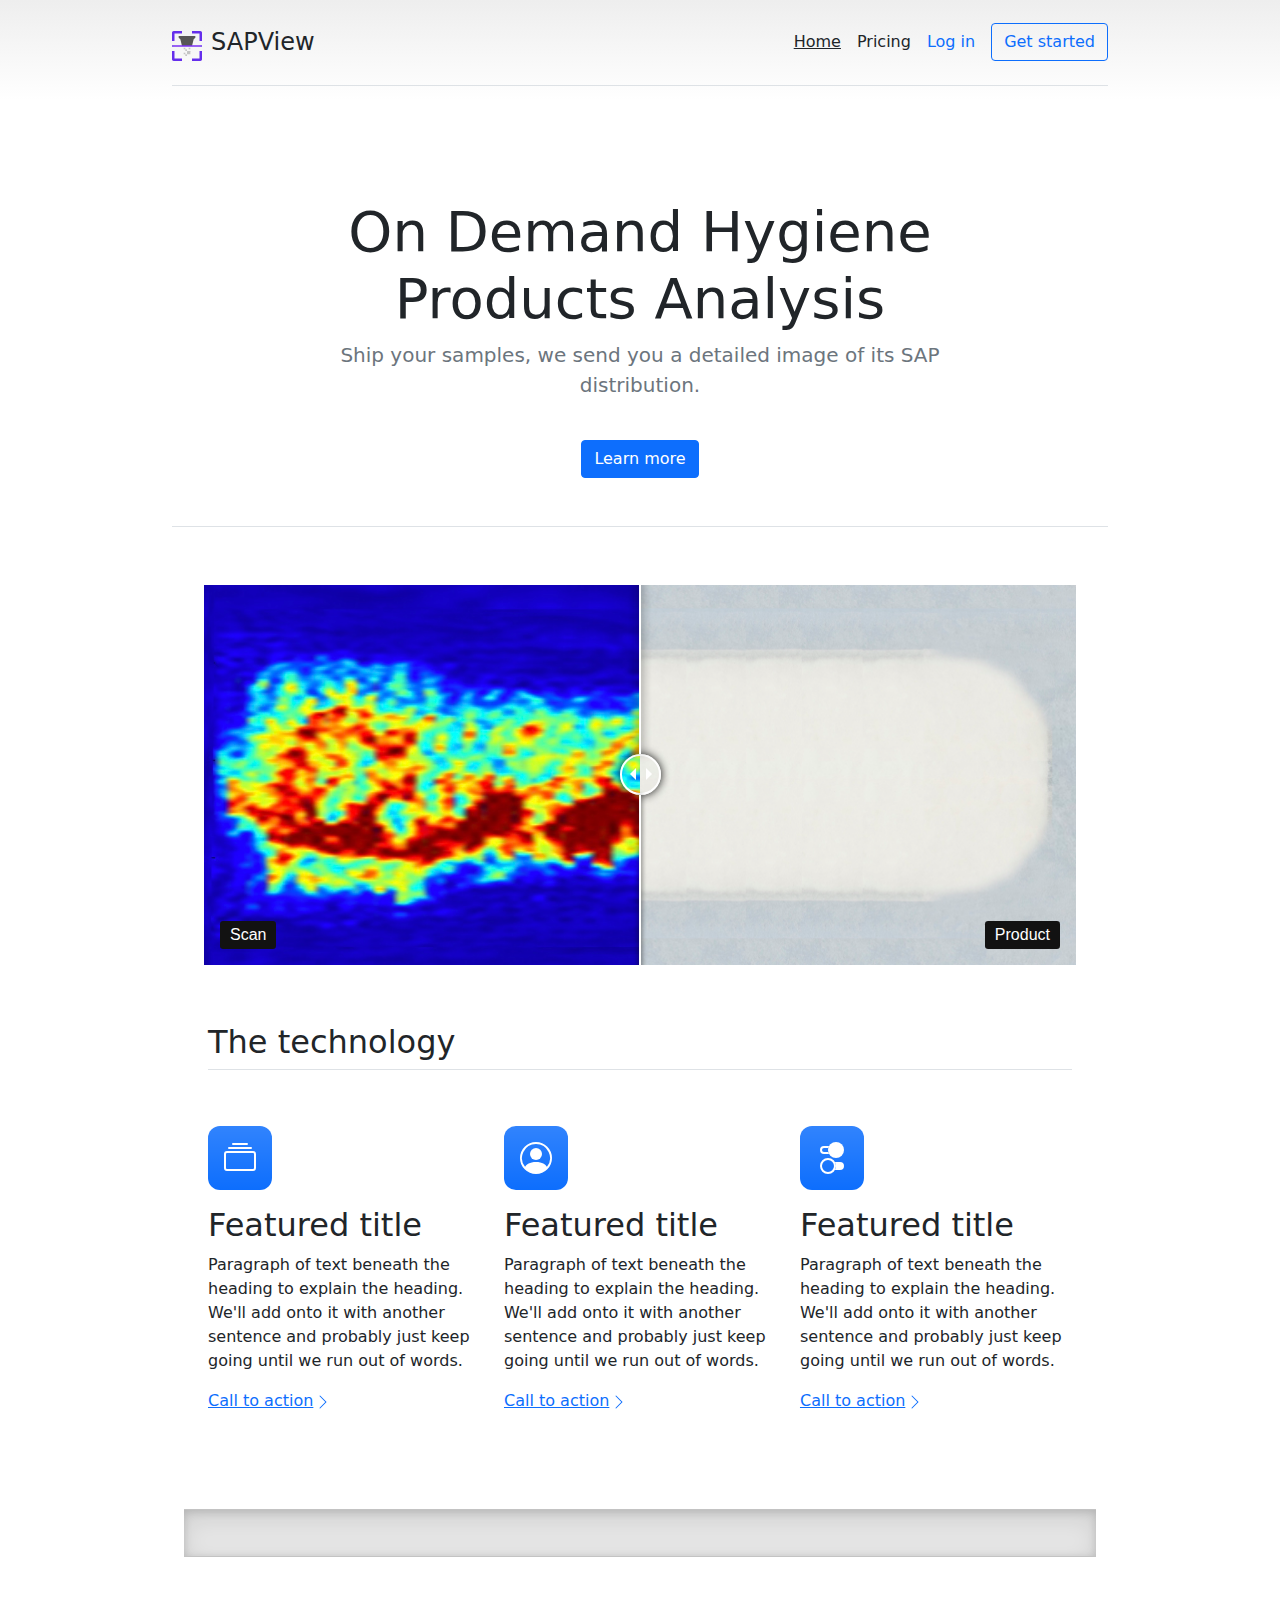
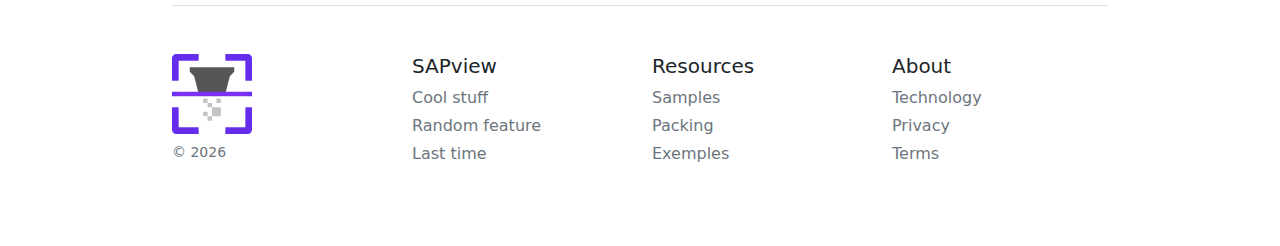
==== index.html @ b445d1c6 "header bug" ====
<!doctype html>
<html lang="en">
  <head>
    <meta charset="utf-8">
    <meta name="viewport" content="width=device-width, initial-scale=1">
    <meta name="description" content="SAPView website">
    <meta name="author" content="SAPView modified from Mark Otto, Jacob Thornton, and Bootstrap contributors">
    <meta name="generator" content="Hugo 0.88.1">
    <title>Home · SAPView v1.0</title>
    <link rel="shortcut icon" type="image/png" href="assets/brand/favicon_32x32.png" />

    <!-- Bootstrap core CSS -->
    <link href="assets/dist/css/bootstrap.min.css" rel="stylesheet">

    <style>
      .bd-placeholder-img {
        font-size: 1.125rem;
        text-anchor: middle;
        -webkit-user-select: none;
        -moz-user-select: none;
        user-select: none;
      }

      @media (min-width: 768px) {
        .bd-placeholder-img-lg {
          font-size: 3.5rem;
        }
      }
    </style>

    
    <!-- Custom styles for this template -->
    <link href="style.css" rel="stylesheet">
  </head>

  <body>
    <svg xmlns="http://www.w3.org/2000/svg" style="display: none;">
      <symbol id="bootstrap" viewBox="0 0 118 94">
        <title>Bootstrap</title>
        <path fill-rule="evenodd" clip-rule="evenodd" d="M24.509 0c-6.733 0-11.715 5.893-11.492 12.284.214 6.14-.064 14.092-2.066 20.577C8.943 39.365 5.547 43.485 0 44.014v5.972c5.547.529 8.943 4.649 10.951 11.153 2.002 6.485 2.28 14.437 2.066 20.577C12.794 88.106 17.776 94 24.51 94H93.5c6.733 0 11.714-5.893 11.491-12.284-.214-6.14.064-14.092 2.066-20.577 2.009-6.504 5.396-10.624 10.943-11.153v-5.972c-5.547-.529-8.934-4.649-10.943-11.153-2.002-6.484-2.28-14.437-2.066-20.577C105.214 5.894 100.233 0 93.5 0H24.508zM80 57.863C80 66.663 73.436 72 62.543 72H44a2 2 0 01-2-2V24a2 2 0 012-2h18.437c9.083 0 15.044 4.92 15.044 12.474 0 5.302-4.01 10.049-9.119 10.88v.277C75.317 46.394 80 51.21 80 57.863zM60.521 28.34H49.948v14.934h8.905c6.884 0 10.68-2.772 10.68-7.727 0-4.643-3.264-7.207-9.012-7.207zM49.948 49.2v16.458H60.91c7.167 0 10.964-2.876 10.964-8.281 0-5.406-3.903-8.178-11.425-8.178H49.948z"></path>
      </symbol>
      <symbol id="home" viewBox="0 0 16 16">
        <path d="M8.354 1.146a.5.5 0 0 0-.708 0l-6 6A.5.5 0 0 0 1.5 7.5v7a.5.5 0 0 0 .5.5h4.5a.5.5 0 0 0 .5-.5v-4h2v4a.5.5 0 0 0 .5.5H14a.5.5 0 0 0 .5-.5v-7a.5.5 0 0 0-.146-.354L13 5.793V2.5a.5.5 0 0 0-.5-.5h-1a.5.5 0 0 0-.5.5v1.293L8.354 1.146zM2.5 14V7.707l5.5-5.5 5.5 5.5V14H10v-4a.5.5 0 0 0-.5-.5h-3a.5.5 0 0 0-.5.5v4H2.5z"/>
      </symbol>
      <symbol id="speedometer2" viewBox="0 0 16 16">
        <path d="M8 4a.5.5 0 0 1 .5.5V6a.5.5 0 0 1-1 0V4.5A.5.5 0 0 1 8 4zM3.732 5.732a.5.5 0 0 1 .707 0l.915.914a.5.5 0 1 1-.708.708l-.914-.915a.5.5 0 0 1 0-.707zM2 10a.5.5 0 0 1 .5-.5h1.586a.5.5 0 0 1 0 1H2.5A.5.5 0 0 1 2 10zm9.5 0a.5.5 0 0 1 .5-.5h1.5a.5.5 0 0 1 0 1H12a.5.5 0 0 1-.5-.5zm.754-4.246a.389.389 0 0 0-.527-.02L7.547 9.31a.91.91 0 1 0 1.302 1.258l3.434-4.297a.389.389 0 0 0-.029-.518z"/>
        <path fill-rule="evenodd" d="M0 10a8 8 0 1 1 15.547 2.661c-.442 1.253-1.845 1.602-2.932 1.25C11.309 13.488 9.475 13 8 13c-1.474 0-3.31.488-4.615.911-1.087.352-2.49.003-2.932-1.25A7.988 7.988 0 0 1 0 10zm8-7a7 7 0 0 0-6.603 9.329c.203.575.923.876 1.68.63C4.397 12.533 6.358 12 8 12s3.604.532 4.923.96c.757.245 1.477-.056 1.68-.631A7 7 0 0 0 8 3z"/>
      </symbol>
      <symbol id="table" viewBox="0 0 16 16">
        <path d="M0 2a2 2 0 0 1 2-2h12a2 2 0 0 1 2 2v12a2 2 0 0 1-2 2H2a2 2 0 0 1-2-2V2zm15 2h-4v3h4V4zm0 4h-4v3h4V8zm0 4h-4v3h3a1 1 0 0 0 1-1v-2zm-5 3v-3H6v3h4zm-5 0v-3H1v2a1 1 0 0 0 1 1h3zm-4-4h4V8H1v3zm0-4h4V4H1v3zm5-3v3h4V4H6zm4 4H6v3h4V8z"/>
      </symbol>
      <symbol id="people-circle" viewBox="0 0 16 16">
        <path d="M11 6a3 3 0 1 1-6 0 3 3 0 0 1 6 0z"/>
        <path fill-rule="evenodd" d="M0 8a8 8 0 1 1 16 0A8 8 0 0 1 0 8zm8-7a7 7 0 0 0-5.468 11.37C3.242 11.226 4.805 10 8 10s4.757 1.225 5.468 2.37A7 7 0 0 0 8 1z"/>
      </symbol>
      <symbol id="grid" viewBox="0 0 16 16">
        <path d="M1 2.5A1.5 1.5 0 0 1 2.5 1h3A1.5 1.5 0 0 1 7 2.5v3A1.5 1.5 0 0 1 5.5 7h-3A1.5 1.5 0 0 1 1 5.5v-3zM2.5 2a.5.5 0 0 0-.5.5v3a.5.5 0 0 0 .5.5h3a.5.5 0 0 0 .5-.5v-3a.5.5 0 0 0-.5-.5h-3zm6.5.5A1.5 1.5 0 0 1 10.5 1h3A1.5 1.5 0 0 1 15 2.5v3A1.5 1.5 0 0 1 13.5 7h-3A1.5 1.5 0 0 1 9 5.5v-3zm1.5-.5a.5.5 0 0 0-.5.5v3a.5.5 0 0 0 .5.5h3a.5.5 0 0 0 .5-.5v-3a.5.5 0 0 0-.5-.5h-3zM1 10.5A1.5 1.5 0 0 1 2.5 9h3A1.5 1.5 0 0 1 7 10.5v3A1.5 1.5 0 0 1 5.5 15h-3A1.5 1.5 0 0 1 1 13.5v-3zm1.5-.5a.5.5 0 0 0-.5.5v3a.5.5 0 0 0 .5.5h3a.5.5 0 0 0 .5-.5v-3a.5.5 0 0 0-.5-.5h-3zm6.5.5A1.5 1.5 0 0 1 10.5 9h3a1.5 1.5 0 0 1 1.5 1.5v3a1.5 1.5 0 0 1-1.5 1.5h-3A1.5 1.5 0 0 1 9 13.5v-3zm1.5-.5a.5.5 0 0 0-.5.5v3a.5.5 0 0 0 .5.5h3a.5.5 0 0 0 .5-.5v-3a.5.5 0 0 0-.5-.5h-3z"/>
      </symbol>
      <symbol id="collection" viewBox="0 0 16 16">
        <path d="M2.5 3.5a.5.5 0 0 1 0-1h11a.5.5 0 0 1 0 1h-11zm2-2a.5.5 0 0 1 0-1h7a.5.5 0 0 1 0 1h-7zM0 13a1.5 1.5 0 0 0 1.5 1.5h13A1.5 1.5 0 0 0 16 13V6a1.5 1.5 0 0 0-1.5-1.5h-13A1.5 1.5 0 0 0 0 6v7zm1.5.5A.5.5 0 0 1 1 13V6a.5.5 0 0 1 .5-.5h13a.5.5 0 0 1 .5.5v7a.5.5 0 0 1-.5.5h-13z"/>
      </symbol>
      <symbol id="calendar3" viewBox="0 0 16 16">
        <path d="M14 0H2a2 2 0 0 0-2 2v12a2 2 0 0 0 2 2h12a2 2 0 0 0 2-2V2a2 2 0 0 0-2-2zM1 3.857C1 3.384 1.448 3 2 3h12c.552 0 1 .384 1 .857v10.286c0 .473-.448.857-1 .857H2c-.552 0-1-.384-1-.857V3.857z"/>
        <path d="M6.5 7a1 1 0 1 0 0-2 1 1 0 0 0 0 2zm3 0a1 1 0 1 0 0-2 1 1 0 0 0 0 2zm3 0a1 1 0 1 0 0-2 1 1 0 0 0 0 2zm-9 3a1 1 0 1 0 0-2 1 1 0 0 0 0 2zm3 0a1 1 0 1 0 0-2 1 1 0 0 0 0 2zm3 0a1 1 0 1 0 0-2 1 1 0 0 0 0 2zm3 0a1 1 0 1 0 0-2 1 1 0 0 0 0 2zm-9 3a1 1 0 1 0 0-2 1 1 0 0 0 0 2zm3 0a1 1 0 1 0 0-2 1 1 0 0 0 0 2zm3 0a1 1 0 1 0 0-2 1 1 0 0 0 0 2z"/>
      </symbol>
      <symbol id="chat-quote-fill" viewBox="0 0 16 16">
        <path d="M16 8c0 3.866-3.582 7-8 7a9.06 9.06 0 0 1-2.347-.306c-.584.296-1.925.864-4.181 1.234-.2.032-.352-.176-.273-.362.354-.836.674-1.95.77-2.966C.744 11.37 0 9.76 0 8c0-3.866 3.582-7 8-7s8 3.134 8 7zM7.194 6.766a1.688 1.688 0 0 0-.227-.272 1.467 1.467 0 0 0-.469-.324l-.008-.004A1.785 1.785 0 0 0 5.734 6C4.776 6 4 6.746 4 7.667c0 .92.776 1.666 1.734 1.666.343 0 .662-.095.931-.26-.137.389-.39.804-.81 1.22a.405.405 0 0 0 .011.59c.173.16.447.155.614-.01 1.334-1.329 1.37-2.758.941-3.706a2.461 2.461 0 0 0-.227-.4zM11 9.073c-.136.389-.39.804-.81 1.22a.405.405 0 0 0 .012.59c.172.16.446.155.613-.01 1.334-1.329 1.37-2.758.942-3.706a2.466 2.466 0 0 0-.228-.4 1.686 1.686 0 0 0-.227-.273 1.466 1.466 0 0 0-.469-.324l-.008-.004A1.785 1.785 0 0 0 10.07 6c-.957 0-1.734.746-1.734 1.667 0 .92.777 1.666 1.734 1.666.343 0 .662-.095.931-.26z"/>
      </symbol>
      <symbol id="cpu-fill" viewBox="0 0 16 16">
        <path d="M6.5 6a.5.5 0 0 0-.5.5v3a.5.5 0 0 0 .5.5h3a.5.5 0 0 0 .5-.5v-3a.5.5 0 0 0-.5-.5h-3z"/>
        <path d="M5.5.5a.5.5 0 0 0-1 0V2A2.5 2.5 0 0 0 2 4.5H.5a.5.5 0 0 0 0 1H2v1H.5a.5.5 0 0 0 0 1H2v1H.5a.5.5 0 0 0 0 1H2v1H.5a.5.5 0 0 0 0 1H2A2.5 2.5 0 0 0 4.5 14v1.5a.5.5 0 0 0 1 0V14h1v1.5a.5.5 0 0 0 1 0V14h1v1.5a.5.5 0 0 0 1 0V14h1v1.5a.5.5 0 0 0 1 0V14a2.5 2.5 0 0 0 2.5-2.5h1.5a.5.5 0 0 0 0-1H14v-1h1.5a.5.5 0 0 0 0-1H14v-1h1.5a.5.5 0 0 0 0-1H14v-1h1.5a.5.5 0 0 0 0-1H14A2.5 2.5 0 0 0 11.5 2V.5a.5.5 0 0 0-1 0V2h-1V.5a.5.5 0 0 0-1 0V2h-1V.5a.5.5 0 0 0-1 0V2h-1V.5zm1 4.5h3A1.5 1.5 0 0 1 11 6.5v3A1.5 1.5 0 0 1 9.5 11h-3A1.5 1.5 0 0 1 5 9.5v-3A1.5 1.5 0 0 1 6.5 5z"/>
      </symbol>
      <symbol id="gear-fill" viewBox="0 0 16 16">
        <path d="M9.405 1.05c-.413-1.4-2.397-1.4-2.81 0l-.1.34a1.464 1.464 0 0 1-2.105.872l-.31-.17c-1.283-.698-2.686.705-1.987 1.987l.169.311c.446.82.023 1.841-.872 2.105l-.34.1c-1.4.413-1.4 2.397 0 2.81l.34.1a1.464 1.464 0 0 1 .872 2.105l-.17.31c-.698 1.283.705 2.686 1.987 1.987l.311-.169a1.464 1.464 0 0 1 2.105.872l.1.34c.413 1.4 2.397 1.4 2.81 0l.1-.34a1.464 1.464 0 0 1 2.105-.872l.31.17c1.283.698 2.686-.705 1.987-1.987l-.169-.311a1.464 1.464 0 0 1 .872-2.105l.34-.1c1.4-.413 1.4-2.397 0-2.81l-.34-.1a1.464 1.464 0 0 1-.872-2.105l.17-.31c.698-1.283-.705-2.686-1.987-1.987l-.311.169a1.464 1.464 0 0 1-2.105-.872l-.1-.34zM8 10.93a2.929 2.929 0 1 1 0-5.86 2.929 2.929 0 0 1 0 5.858z"/>
      </symbol>
      <symbol id="speedometer" viewBox="0 0 16 16">
        <path d="M8 2a.5.5 0 0 1 .5.5V4a.5.5 0 0 1-1 0V2.5A.5.5 0 0 1 8 2zM3.732 3.732a.5.5 0 0 1 .707 0l.915.914a.5.5 0 1 1-.708.708l-.914-.915a.5.5 0 0 1 0-.707zM2 8a.5.5 0 0 1 .5-.5h1.586a.5.5 0 0 1 0 1H2.5A.5.5 0 0 1 2 8zm9.5 0a.5.5 0 0 1 .5-.5h1.5a.5.5 0 0 1 0 1H12a.5.5 0 0 1-.5-.5zm.754-4.246a.389.389 0 0 0-.527-.02L7.547 7.31A.91.91 0 1 0 8.85 8.569l3.434-4.297a.389.389 0 0 0-.029-.518z"/>
        <path fill-rule="evenodd" d="M6.664 15.889A8 8 0 1 1 9.336.11a8 8 0 0 1-2.672 15.78zm-4.665-4.283A11.945 11.945 0 0 1 8 10c2.186 0 4.236.585 6.001 1.606a7 7 0 1 0-12.002 0z"/>
      </symbol>
      <symbol id="toggles2" viewBox="0 0 16 16">
        <path d="M9.465 10H12a2 2 0 1 1 0 4H9.465c.34-.588.535-1.271.535-2 0-.729-.195-1.412-.535-2z"/>
        <path d="M6 15a3 3 0 1 0 0-6 3 3 0 0 0 0 6zm0 1a4 4 0 1 1 0-8 4 4 0 0 1 0 8zm.535-10a3.975 3.975 0 0 1-.409-1H4a1 1 0 0 1 0-2h2.126c.091-.355.23-.69.41-1H4a2 2 0 1 0 0 4h2.535z"/>
        <path d="M14 4a4 4 0 1 1-8 0 4 4 0 0 1 8 0z"/>
      </symbol>
      <symbol id="tools" viewBox="0 0 16 16">
        <path d="M1 0L0 1l2.2 3.081a1 1 0 0 0 .815.419h.07a1 1 0 0 1 .708.293l2.675 2.675-2.617 2.654A3.003 3.003 0 0 0 0 13a3 3 0 1 0 5.878-.851l2.654-2.617.968.968-.305.914a1 1 0 0 0 .242 1.023l3.356 3.356a1 1 0 0 0 1.414 0l1.586-1.586a1 1 0 0 0 0-1.414l-3.356-3.356a1 1 0 0 0-1.023-.242L10.5 9.5l-.96-.96 2.68-2.643A3.005 3.005 0 0 0 16 3c0-.269-.035-.53-.102-.777l-2.14 2.141L12 4l-.364-1.757L13.777.102a3 3 0 0 0-3.675 3.68L7.462 6.46 4.793 3.793a1 1 0 0 1-.293-.707v-.071a1 1 0 0 0-.419-.814L1 0zm9.646 10.646a.5.5 0 0 1 .708 0l3 3a.5.5 0 0 1-.708.708l-3-3a.5.5 0 0 1 0-.708zM3 11l.471.242.529.026.287.445.445.287.026.529L5 13l-.242.471-.026.529-.445.287-.287.445-.529.026L3 15l-.471-.242L2 14.732l-.287-.445L1.268 14l-.026-.529L1 13l.242-.471.026-.529.445-.287.287-.445.529-.026L3 11z"/>
      </symbol>
      <symbol id="chevron-right" viewBox="0 0 16 16">
        <path fill-rule="evenodd" d="M4.646 1.646a.5.5 0 0 1 .708 0l6 6a.5.5 0 0 1 0 .708l-6 6a.5.5 0 0 1-.708-.708L10.293 8 4.646 2.354a.5.5 0 0 1 0-.708z"/>
      </symbol>
      <symbol id="geo-fill" viewBox="0 0 16 16">
        <path fill-rule="evenodd" d="M4 4a4 4 0 1 1 4.5 3.969V13.5a.5.5 0 0 1-1 0V7.97A4 4 0 0 1 4 3.999zm2.493 8.574a.5.5 0 0 1-.411.575c-.712.118-1.28.295-1.655.493a1.319 1.319 0 0 0-.37.265.301.301 0 0 0-.057.09V14l.002.008a.147.147 0 0 0 .016.033.617.617 0 0 0 .145.15c.165.13.435.27.813.395.751.25 1.82.414 3.024.414s2.273-.163 3.024-.414c.378-.126.648-.265.813-.395a.619.619 0 0 0 .146-.15.148.148 0 0 0 .015-.033L12 14v-.004a.301.301 0 0 0-.057-.09 1.318 1.318 0 0 0-.37-.264c-.376-.198-.943-.375-1.655-.493a.5.5 0 1 1 .164-.986c.77.127 1.452.328 1.957.594C12.5 13 13 13.4 13 14c0 .426-.26.752-.544.977-.29.228-.68.413-1.116.558-.878.293-2.059.465-3.34.465-1.281 0-2.462-.172-3.34-.465-.436-.145-.826-.33-1.116-.558C3.26 14.752 3 14.426 3 14c0-.599.5-1 .961-1.243.505-.266 1.187-.467 1.957-.594a.5.5 0 0 1 .575.411z"/>
      </symbol>
    </svg>

    <div class="container py-3">
      <header>
        <div class="d-flex flex-column flex-md-row align-items-center pb-3 mb-4 border-bottom">
          <a class="me-3 py-2 text-dark text-decoration-none" href="index.html"><img src="assets/brand/logo.svg" width="30" height="30" class="me-1" viewBox="0 0 118 94" role="img">
          <span class="fs-4 text-dark text-decoration-none">SAPView</span>

          <nav class="d-inline-flex mt-2 mt-md-0 ms-md-auto">
            <a class="me-3 py-2 text-dark active" href="index.html">Home</a>
            <a class="me-3 py-2 text-dark text-decoration-none" href="pricing.html">Pricing</a>
            <a class="me-3 py-2 text-primary text-decoration-none" href="signin.html">Log in</a>
          </nav>
          <a class="btn btn-outline-primary" href="getstarted.html">Get started</a>
        </div>

      </header>

      <main>
        <div class="px-6 pt-5 my-5 text-center border-bottom">
          <div class="pricing-header p-3 pb-md-4 mx-auto text-center">
            <h1 class="display-4 fw-normal">On Demand Hygiene Products Analysis</h1>
            <p class="fs-5 text-muted">Ship your samples, we send you a detailed image of its SAP distribution.</p>
          </div>
          <div class="col-lg-9 mx-auto">
            <div class="d-grid gap-2 d-sm-flex justify-content-sm-center mb-5">
              <a class="btn btn-primary" href="#TheTechnology" role="button">Learn more</a>
             <!-- <button type="button" class="btn btn-primary btn-lg px-4 me-sm-3" >Learn more</button>-->
              <!-- <button type="button" class="btn btn-outline-secondary btn-lg px-4">Log In</button> -->
            </div>
          </div>
        </div>
        
        <div class="container-fluid no-gutters media-resource-wrapper">
          <!-- <img src="assets/img/img_comb.jpg" class="img-fluid rounded-2 shadow-lg mb-4" alt="Example image" width="700" height="500" loading="lazy"> -->
          <div ng-class="vm.someFlag? 'col-sm-12' : 'col-sm-8'">
            <div class="mainSection">
              <div id="one" class="bal-container">
                <div class="bal-after">
                    <img src="assets/img/img_optical.jpg"  class="img-fluid">
                    <div class="bal-afterPosition afterLabel">
                        Product
                    </div>
                </div>
    
                <div class="bal-before">
                    <div class="bal-before-inset">
                        <img src="assets/img/img_scan.jpeg" class="img-fluid">
                        <div class="bal-beforePosition beforeLabel">
                            Scan
                        </div>
                    </div>
                </div>
    
                <div class="bal-handle">
                  <span class="handle-left-arrow"></span>
                  <span class="handle-right-arrow"></span>
                </div>
    
              </div>
            </div>
          </div>
        </div>
        <!-- <div class="overflow-hidden" style="max-height: 30vh;">
          <div class="container px-5">
            <img src="assets/img/img_comb.jpg" class="img-fluid rounded-3 shadow-lg mb-4" alt="Example image" width="700" height="500" loading="lazy">
          </div>
        </div>-->
        


        <div class="container-fluid no-gutters media-resource-wrapper">

        <div class="container px-4 py-5" id="TheTechnology" >
          <h2 class="pb-2 border-bottom">The technology</h2>
          <div class="row g-4 py-5 row-cols-1 row-cols-lg-3">
            <div class="feature col">
              <div class="feature-icon bg-primary bg-gradient">
                <svg class="bi" width="1em" height="1em"><use xlink:href="#collection"/></svg>
              </div>
              <h2>Featured title</h2>
              <p>Paragraph of text beneath the heading to explain the heading. We'll add onto it with another sentence and probably just keep going until we run out of words.</p>
              <a href="#" class="icon-link">
                Call to action
                <svg class="bi" width="1em" height="1em"><use xlink:href="#chevron-right"/></svg>
              </a>
            </div>
            <div class="feature col">
              <div class="feature-icon bg-primary bg-gradient">
                <svg class="bi" width="1em" height="1em"><use xlink:href="#people-circle"/></svg>
              </div>
              <h2>Featured title</h2>
              <p>Paragraph of text beneath the heading to explain the heading. We'll add onto it with another sentence and probably just keep going until we run out of words.</p>
              <a href="#" class="icon-link">
                Call to action
                <svg class="bi" width="1em" height="1em"><use xlink:href="#chevron-right"/></svg>
              </a>
            </div>
            <div class="feature col">
              <div class="feature-icon bg-primary bg-gradient">
                <svg class="bi" width="1em" height="1em"><use xlink:href="#toggles2"/></svg>
              </div>
              <h2>Featured title</h2>
              <p>Paragraph of text beneath the heading to explain the heading. We'll add onto it with another sentence and probably just keep going until we run out of words.</p>
              <a href="#" class="icon-link">
                Call to action
                <svg class="bi" width="1em" height="1em"><use xlink:href="#chevron-right"/></svg>
              </a>
            </div>
          </div>
        </div>
        

        <div class="b-example-divider mb-0"></div> 

        <!-- <div class="b-example-divider mb-0"></div> -->
      </main>


    <footer class="pt-4 my-md-5 pt-md-5 border-top">
      <div class="row">
        <div class="col-12 col-md">
          <img class="mb-2" src="assets/brand/logo.svg" alt="" width="80" height="80">
          <small class="d-block mb-3 text-muted">&copy; <script>document.write(/\d{4}/.exec(Date())[0])</script></small>
        </div>
        <div class="col-6 col-md">
          <h5>SAPview</h5>
          <ul class="list-unstyled text-small">
            <li class="mb-1"><a class="link-secondary text-decoration-none" href="#">Cool stuff</a></li>
            <li class="mb-1"><a class="link-secondary text-decoration-none" href="#">Random feature</a></li>
            <li class="mb-1"><a class="link-secondary text-decoration-none" href="#">Last time</a></li>
          </ul>
        </div>
        <div class="col-6 col-md">
          <h5>Resources</h5>
          <ul class="list-unstyled text-small">
            <li class="mb-1"><a class="link-secondary text-decoration-none" href="#">Samples</a></li>
            <li class="mb-1"><a class="link-secondary text-decoration-none" href="#">Packing</a></li>
            <li class="mb-1"><a class="link-secondary text-decoration-none" href="#">Exemples</a></li>
          </ul>
        </div>
        <div class="col-6 col-md">
          <h5>About</h5>
          <ul class="list-unstyled text-small">
            <li class="mb-1"><a class="link-secondary text-decoration-none" href="#">Technology</a></li>
            <li class="mb-1"><a class="link-secondary text-decoration-none" href="#">Privacy</a></li>
            <li class="mb-1"><a class="link-secondary text-decoration-none" href="#">Terms</a></li>
          </ul>
        </div>
      </div>
    </footer>

    <script src="js/script.js"></script>
    <script>
      new BeforeAfter({
          id: '#one'
      });
    </script>


      
  </body>
</html>
---- style.css ----
body {
  background-image: linear-gradient(180deg, #eee, #fff 100px, #fff);
}

.container {
  max-width: 960px;
}


.containerfooter {
  width: auto;
  max-width: 680px;
  padding: 0 15px;
}

.pricing-header {
  max-width: 700px;
}



html {
  scroll-behavior: smooth;
}





.b-example-divider {
  height: 3rem;
  background-color: rgba(0, 0, 0, .1);
  border: solid rgba(0, 0, 0, .15);
  border-width: 1px 0;
  box-shadow: inset 0 .5em 1.5em rgba(0, 0, 0, .1), inset 0 .125em .5em rgba(0, 0, 0, .15);
}

.bi {
  vertical-align: -.125em;
  fill: currentColor;
}

.feature-icon {
  display: inline-flex;
  align-items: center;
  justify-content: center;
  width: 4rem;
  height: 4rem;
  margin-bottom: 1rem;
  font-size: 2rem;
  color: #fff;
  border-radius: .75rem;
}

.icon-link {
  display: inline-flex;
  align-items: center;
}
.icon-link > .bi {
  margin-top: .125rem;
  margin-left: .125rem;
  transition: transform .25s ease-in-out;
  fill: currentColor;
}
.icon-link:hover > .bi {
  transform: translate(.25rem);
}

.icon-square {
  display: inline-flex;
  align-items: center;
  justify-content: center;
  width: 3rem;
  height: 3rem;
  font-size: 1.5rem;
  border-radius: .75rem;
}

.rounded-4 { border-radius: .5rem; }
.rounded-5 { border-radius: 1rem; }

.text-shadow-1 { text-shadow: 0 .125rem .25rem rgba(0, 0, 0, .25); }
.text-shadow-2 { text-shadow: 0 .25rem .5rem rgba(0, 0, 0, .25); }
.text-shadow-3 { text-shadow: 0 .5rem 1.5rem rgba(0, 0, 0, .25); }

.card-cover {
  background-repeat: no-repeat;
  background-position: center center;
  background-size: cover;
}






















* {
  margin: 0;
  padding: 0;
  box-sizing: border-box;
}

.top-title {
  text-align: center;
  font-family: Arial, Helvetica, sans-serif;
  margin: 1rem 0.5rem;
}

.top-title span {
  font-style: italic;
  font-size: 1.5rem;
}

@media all and (max-width: 479px) {
  .mainSection {
      display: flex;
      flex-direction: column;
      flex-wrap: nowrap;
      justify-content: space-around;
      align-items: stretch;
      align-content: stretch;
      width: 100%;
      height: 200px;
      padding: 10px;
  }
  .bal-container {
      margin: 10px 0;
  }
}

@media all and (max-width: 599px) {
  .mainSection {
      display: flex;
      flex-direction: column;
      flex-wrap: nowrap;
      justify-content: space-around;
      align-items: stretch;
      align-content: stretch;
      width: 100%;
      height: 200px;
      padding: 10px;
  }
  .bal-container {
      margin: 10px 0;
  }
}

@media all and (min-width: 480px) and (max-width: 768px) {
  .mainSection {
      display: flex;
      flex-direction: column;
      flex-wrap: nowrap;
      justify-content: space-around;
      align-items: stretch;
      align-content: stretch;
      width: 100%;
      height: 200px;
      padding: 10px;
  }
  .bal-container {
      margin: 10px 0;
  }
}

@media all and (min-width: 768px) and (max-width: 959px) {
  .mainSection {
      display: flex;
      flex-direction: column;
      flex-wrap: nowrap;
      justify-content: space-around;
      align-items: stretch;
      align-content: stretch;
      width: 100%;
      height: 300px;
      padding: 10px;
  }
  .bal-container {
      margin: 10px 0;
  }
}

@media all and (min-width: 960px) and (max-width: 1199px) {
  .mainSection {
      display: flex;
      flex-direction: row;
      flex-wrap: nowrap;
      justify-content: space-around;
      align-items: stretch;
      align-content: stretch;
      width: 100%;
      height: 300px;
      padding: 10px;
  }
  .bal-container {
      margin: 0 10px;
  }
}

@media all and (min-width: 1199px) {
  .mainSection {
      display: flex;
      flex-direction: row;
      flex-wrap: nowrap;
      justify-content: space-around;
      align-items: stretch;
      align-content: stretch;
      width: 100%;
      height: 400px;
      padding: 10px;
  }
  .bal-container {
      margin: 0 10px;
  }
}


/* Before After Container */

.bal-container {
  position: relative;
  width: 100%;
  height: 100%;
  cursor: grab;
  overflow: hidden;
  font-family: 'Segoe UI', Tahoma, Geneva, Verdana, sans-serif;
}

.bal-after {
  display: block;
  position: absolute;
  top: 0;
  right: 0;
  bottom: 0;
  left: 0;
  width: 100%;
  height: 100%;
  overflow: hidden;
}

.bal-before {
  display: block;
  position: absolute;
  top: 0;
  /* right: 0; */
  bottom: 0;
  left: 0;
  width: 100%;
  height: 100%;
  z-index: 15;
  overflow: hidden;
}

.bal-before-inset {
  position: absolute;
  top: 0;
  bottom: 0;
  left: 0;
}

.bal-after img,
.bal-before img {
  object-fit: cover;
  position: absolute;
  width: 100%;
  height: 100%;
  object-position: 50% 50%;
  top: 0;
  bottom: 0;
  left: 0;
  -webkit-user-select: none;
  -khtml-user-select: none;
  -moz-user-select: none;
  -o-user-select: none;
  user-select: none;
}

.bal-beforePosition {
  background: #121212;
  color: #fff;
  left: 0;
  pointer-events: none;
  border-radius: 0.2rem;
  padding: 2px 10px;
}

.bal-afterPosition {
  background: #121212;
  color: #fff;
  right: 0;
  pointer-events: none;
  border-radius: 0.2rem;
  padding: 2px 10px;
}

.beforeLabel {
  position: absolute;
  bottom: 0;
  margin: 1rem;
  font-size: 1em;
  -webkit-user-select: none;
  -khtml-user-select: none;
  -moz-user-select: none;
  -o-user-select: none;
  user-select: none;
}

.afterLabel {
  position: absolute;
  bottom: 0;
  margin: 1rem;
  font-size: 1em;
  -webkit-user-select: none;
  -khtml-user-select: none;
  -moz-user-select: none;
  -o-user-select: none;
  user-select: none;
}


/* handle and arrow */

.bal-handle {
  height: 41px;
  width: 41px;
  position: absolute;
  left: 50%;
  top: 50%;
  margin-left: -20px;
  margin-top: -21px;
  border: 2px solid #fff;
  border-radius: 1000px;
  z-index: 20;
  pointer-events: none;
  box-shadow: 0 0 10px rgb(12, 12, 12);
}

.handle-left-arrow,
.handle-right-arrow {
  width: 0;
  height: 0;
  border: 6px inset transparent;
  position: absolute;
  top: 50%;
  margin-top: -6px;
}

.handle-left-arrow {
  border-right: 6px solid #fff;
  left: 50%;
  margin-left: -17px;
}

.handle-right-arrow {
  border-left: 6px solid #fff;
  right: 50%;
  margin-right: -17px;
}

.bal-handle::before {
  bottom: 50%;
  margin-bottom: 20px;
  box-shadow: 0 0 10px rgb(12, 12, 12);
}

.bal-handle::after {
  top: 50%;
  margin-top: 20.5px;
  box-shadow: 0 0 5px rgb(12, 12, 12);
}

.bal-handle::before,
.bal-handle::after {
  content: " ";
  display: block;
  width: 2px;
  background: #fff;
  height: 9999px;
  position: absolute;
  left: 50%;
  margin-left: -1.5px;
}
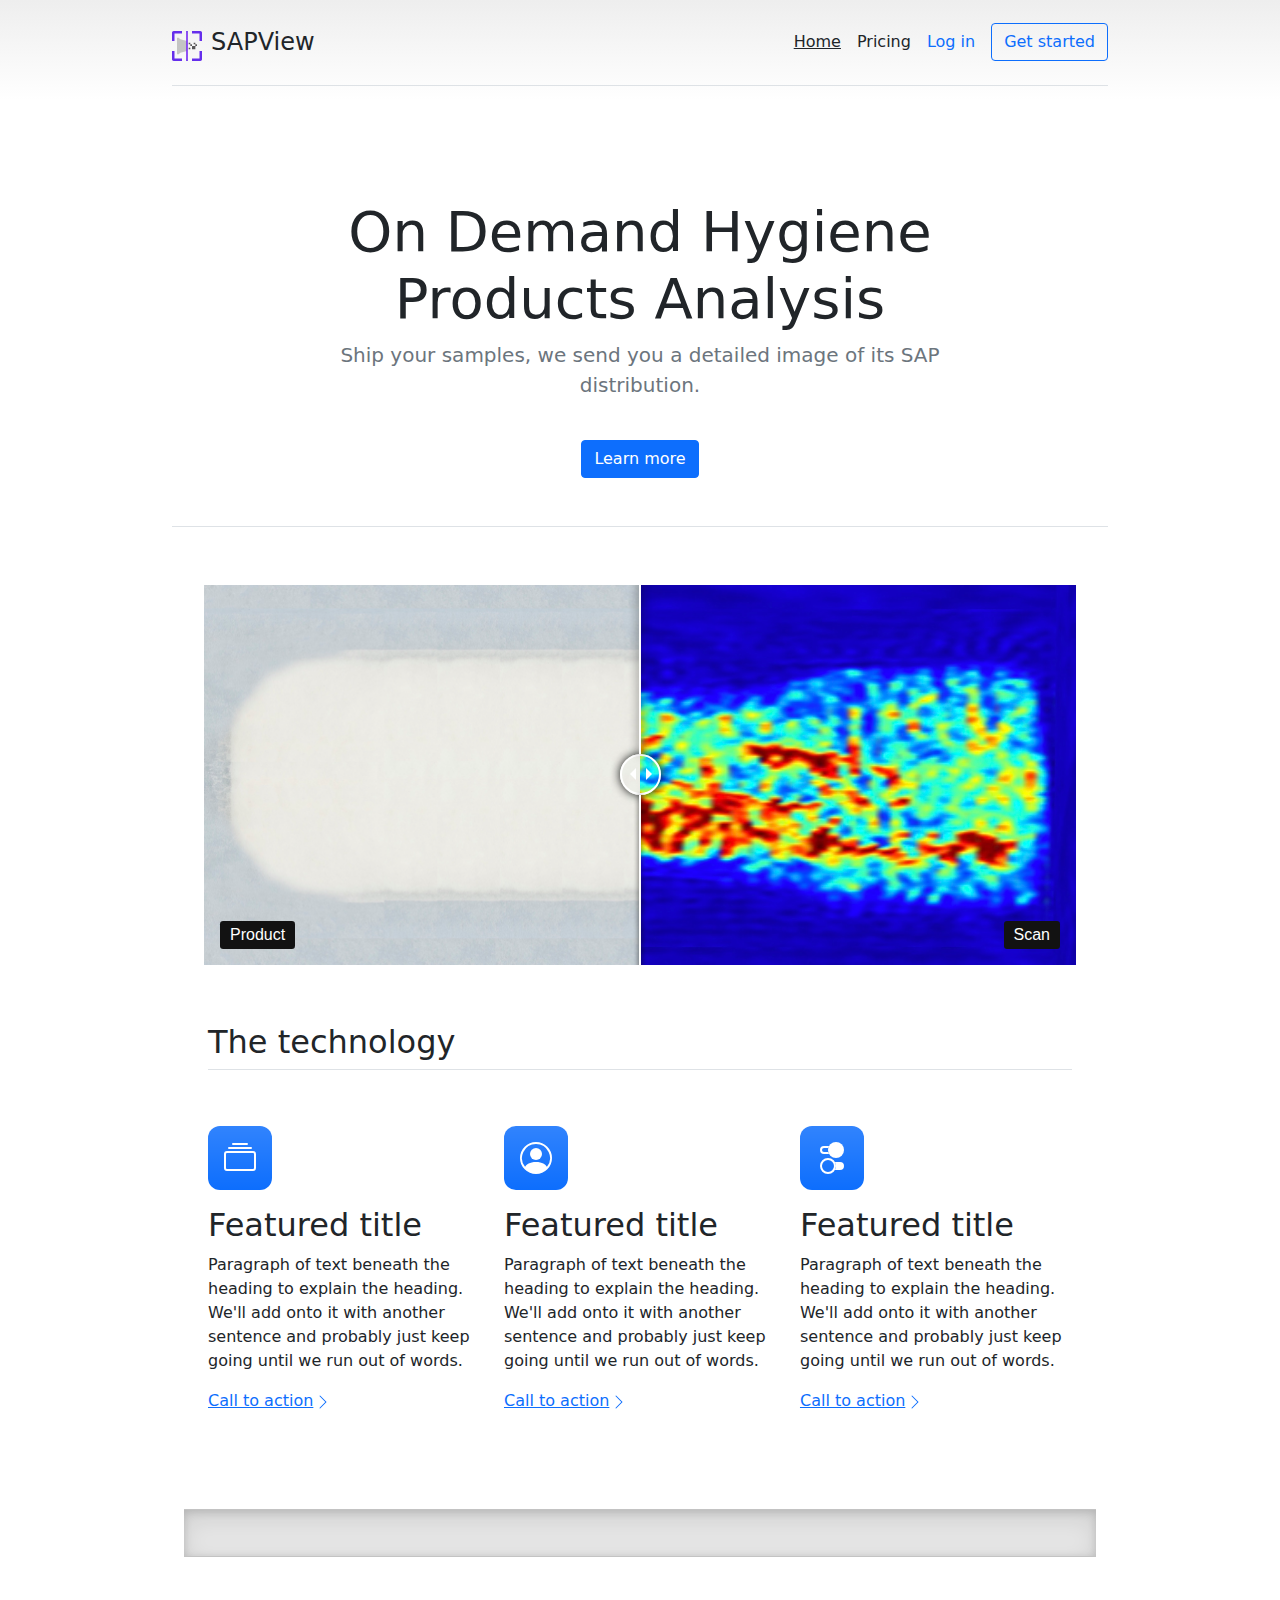
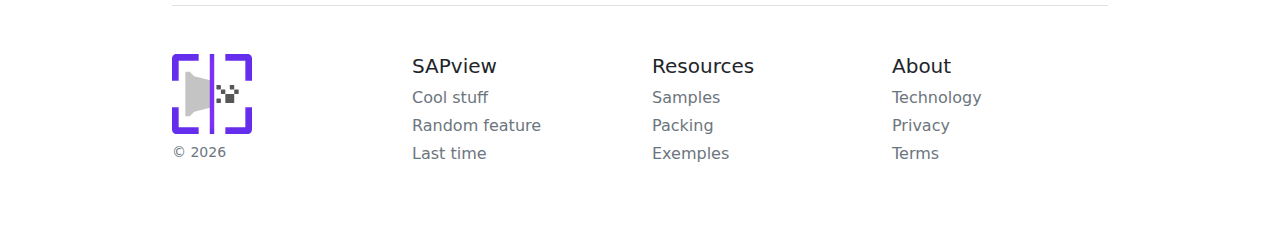
==== commit c530ca41: "side of slider" ====
--- a/index.html
+++ b/index.html
@@ -130,17 +130,17 @@
             <div class="mainSection">
               <div id="one" class="bal-container">
                 <div class="bal-after">
-                    <img src="assets/img/img_optical.jpg"  class="img-fluid">
+                    <img src="assets/img/img_scan.jpeg"  class="img-fluid">
                     <div class="bal-afterPosition afterLabel">
-                        Product
+                        Scan
                     </div>
                 </div>
     
                 <div class="bal-before">
                     <div class="bal-before-inset">
-                        <img src="assets/img/img_scan.jpeg" class="img-fluid">
+                        <img src="assets/img/img_optical.jpg" class="img-fluid">
                         <div class="bal-beforePosition beforeLabel">
-                            Scan
+                            Product
                         </div>
                     </div>
                 </div>
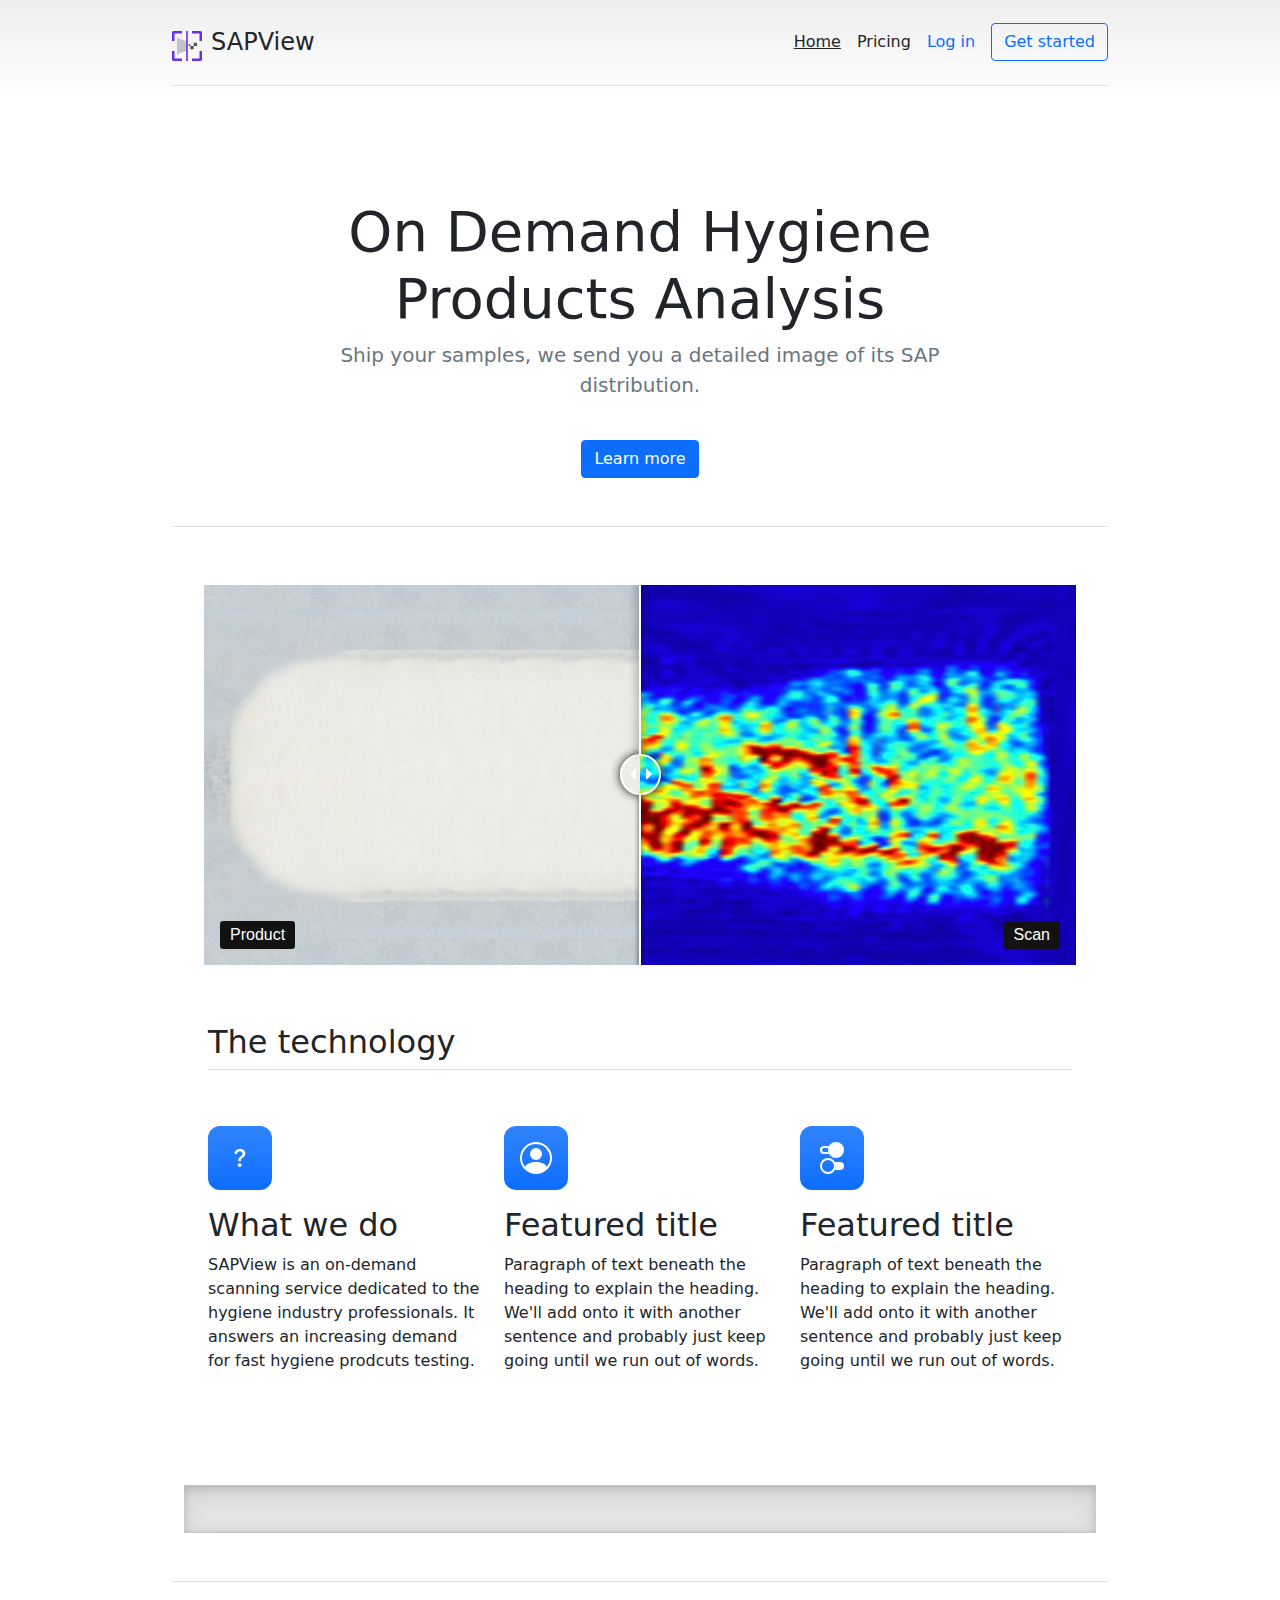
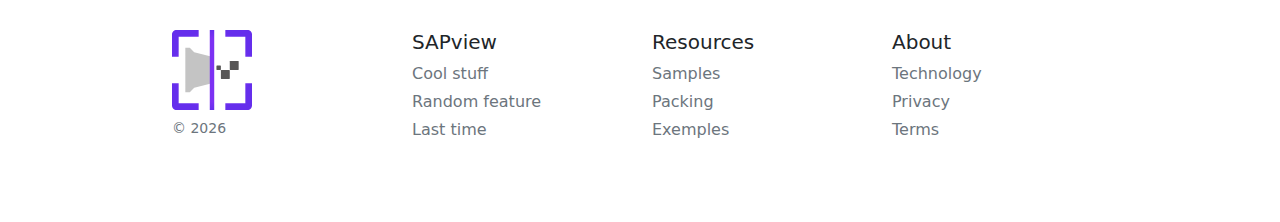
==== commit 0957e2d7: "edits paragraphs" ====
--- a/index.html
+++ b/index.html
@@ -41,6 +41,12 @@
       </symbol>
       <symbol id="home" viewBox="0 0 16 16">
         <path d="M8.354 1.146a.5.5 0 0 0-.708 0l-6 6A.5.5 0 0 0 1.5 7.5v7a.5.5 0 0 0 .5.5h4.5a.5.5 0 0 0 .5-.5v-4h2v4a.5.5 0 0 0 .5.5H14a.5.5 0 0 0 .5-.5v-7a.5.5 0 0 0-.146-.354L13 5.793V2.5a.5.5 0 0 0-.5-.5h-1a.5.5 0 0 0-.5.5v1.293L8.354 1.146zM2.5 14V7.707l5.5-5.5 5.5 5.5V14H10v-4a.5.5 0 0 0-.5-.5h-3a.5.5 0 0 0-.5.5v4H2.5z"/>
+      </symbol>
+      <symbol id="money" viewBox="0 0 16 16">
+        <path d="M4 10.781c.148 1.667 1.513 2.85 3.591 3.003V15h1.043v-1.216c2.27-.179 3.678-1.438 3.678-3.3 0-1.59-.947-2.51-2.956-3.028l-.722-.187V3.467c1.122.11 1.879.714 2.07 1.616h1.47c-.166-1.6-1.54-2.748-3.54-2.875V1H7.591v1.233c-1.939.23-3.27 1.472-3.27 3.156 0 1.454.966 2.483 2.661 2.917l.61.162v4.031c-1.149-.17-1.94-.8-2.131-1.718H4zm3.391-3.836c-1.043-.263-1.6-.825-1.6-1.616 0-.944.704-1.641 1.8-1.828v3.495l-.2-.05zm1.591 1.872c1.287.323 1.852.859 1.852 1.769 0 1.097-.826 1.828-2.2 1.939V8.73l.348.086z"/>
+      </symbol>
+      <symbol id="question" viewBox="0 0 16 16">
+        <path d="M5.255 5.786a.237.237 0 0 0 .241.247h.825c.138 0 .248-.113.266-.25.09-.656.54-1.134 1.342-1.134.686 0 1.314.343 1.314 1.168 0 .635-.374.927-.965 1.371-.673.489-1.206 1.06-1.168 1.987l.003.217a.25.25 0 0 0 .25.246h.811a.25.25 0 0 0 .25-.25v-.105c0-.718.273-.927 1.01-1.486.609-.463 1.244-.977 1.244-2.056 0-1.511-1.276-2.241-2.673-2.241-1.267 0-2.655.59-2.75 2.286zm1.557 5.763c0 .533.425.927 1.01.927.609 0 1.028-.394 1.028-.927 0-.552-.42-.94-1.029-.94-.584 0-1.009.388-1.009.94z"/>
       </symbol>
       <symbol id="speedometer2" viewBox="0 0 16 16">
         <path d="M8 4a.5.5 0 0 1 .5.5V6a.5.5 0 0 1-1 0V4.5A.5.5 0 0 1 8 4zM3.732 5.732a.5.5 0 0 1 .707 0l.915.914a.5.5 0 1 1-.708.708l-.914-.915a.5.5 0 0 1 0-.707zM2 10a.5.5 0 0 1 .5-.5h1.586a.5.5 0 0 1 0 1H2.5A.5.5 0 0 1 2 10zm9.5 0a.5.5 0 0 1 .5-.5h1.5a.5.5 0 0 1 0 1H12a.5.5 0 0 1-.5-.5zm.754-4.246a.389.389 0 0 0-.527-.02L7.547 9.31a.91.91 0 1 0 1.302 1.258l3.434-4.297a.389.389 0 0 0-.029-.518z"/>
@@ -169,14 +175,14 @@
           <div class="row g-4 py-5 row-cols-1 row-cols-lg-3">
             <div class="feature col">
               <div class="feature-icon bg-primary bg-gradient">
-                <svg class="bi" width="1em" height="1em"><use xlink:href="#collection"/></svg>
-              </div>
-              <h2>Featured title</h2>
-              <p>Paragraph of text beneath the heading to explain the heading. We'll add onto it with another sentence and probably just keep going until we run out of words.</p>
-              <a href="#" class="icon-link">
+                <svg class="bi" width="1em" height="1em"><use xlink:href="#question"/></svg>
+              </div>
+              <h2>What we do</h2>
+              <p>SAPView is an on-demand scanning service dedicated to the hygiene industry professionals. It answers an increasing demand for fast hygiene prodcuts testing.</p>
+              <!-- <a href="#" class="icon-link">
                 Call to action
                 <svg class="bi" width="1em" height="1em"><use xlink:href="#chevron-right"/></svg>
-              </a>
+              </a> -->
             </div>
             <div class="feature col">
               <div class="feature-icon bg-primary bg-gradient">
@@ -184,10 +190,10 @@
               </div>
               <h2>Featured title</h2>
               <p>Paragraph of text beneath the heading to explain the heading. We'll add onto it with another sentence and probably just keep going until we run out of words.</p>
-              <a href="#" class="icon-link">
+              <!-- <a href="#" class="icon-link">
                 Call to action
                 <svg class="bi" width="1em" height="1em"><use xlink:href="#chevron-right"/></svg>
-              </a>
+              </a> -->
             </div>
             <div class="feature col">
               <div class="feature-icon bg-primary bg-gradient">
@@ -195,10 +201,10 @@
               </div>
               <h2>Featured title</h2>
               <p>Paragraph of text beneath the heading to explain the heading. We'll add onto it with another sentence and probably just keep going until we run out of words.</p>
-              <a href="#" class="icon-link">
+              <!-- <a href="#" class="icon-link">
                 Call to action
                 <svg class="bi" width="1em" height="1em"><use xlink:href="#chevron-right"/></svg>
-              </a>
+              </a> -->
             </div>
           </div>
         </div>
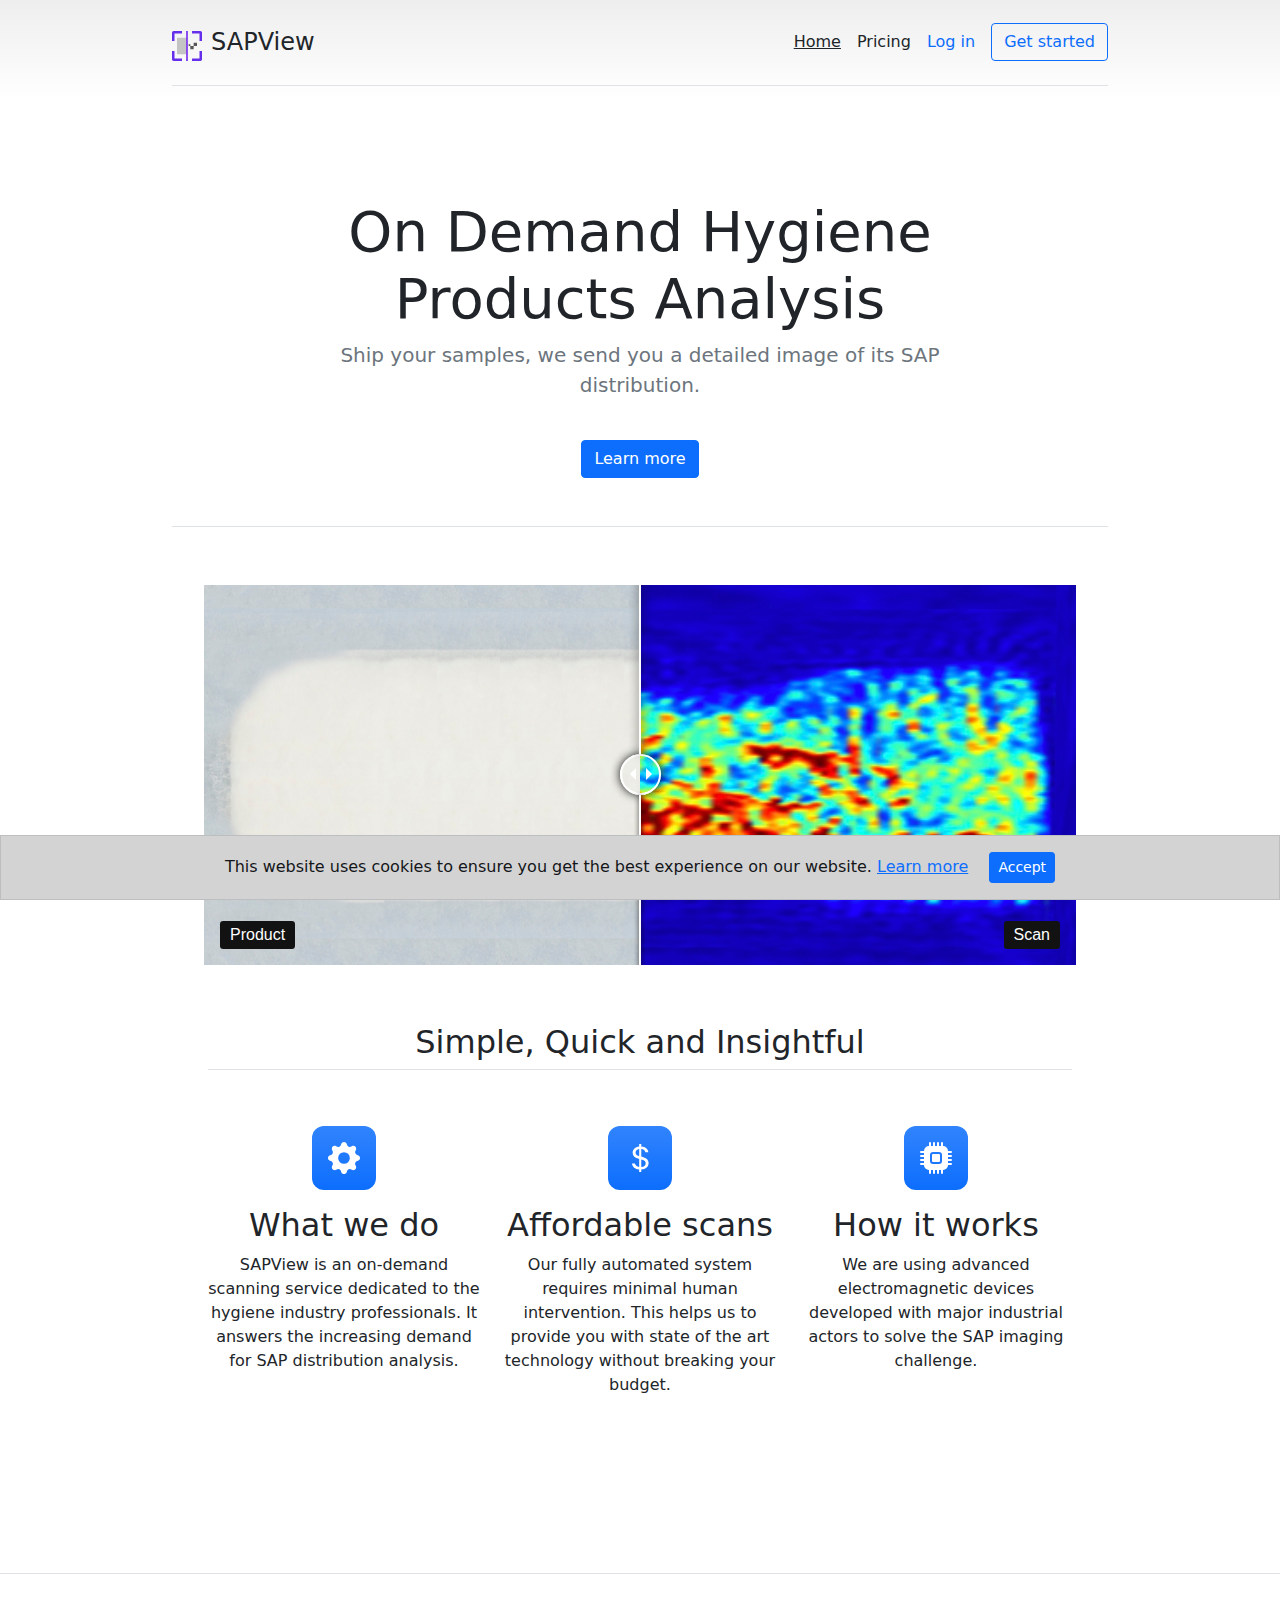
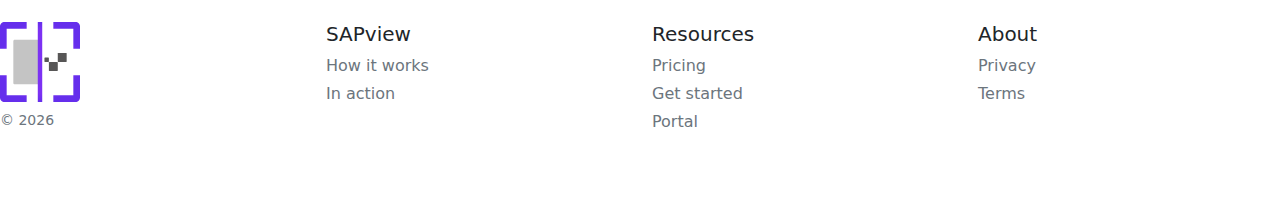
==== commit d5171dee: "Typos" ====
--- a/index.html
+++ b/index.html
@@ -6,7 +6,7 @@
     <meta name="description" content="SAPView website">
     <meta name="author" content="SAPView modified from Mark Otto, Jacob Thornton, and Bootstrap contributors">
     <meta name="generator" content="Hugo 0.88.1">
-    <title>Home · SAPView v1.0</title>
+    <title>Home · SAPView on demand analysis</title>
     <link rel="shortcut icon" type="image/png" href="assets/brand/favicon_32x32.png" />
 
     <!-- Bootstrap core CSS -->
@@ -171,14 +171,14 @@
         <div class="container-fluid no-gutters media-resource-wrapper">
 
         <div class="container px-4 py-5" id="TheTechnology" >
-          <h2 class="pb-2 border-bottom">The technology</h2>
-          <div class="row g-4 py-5 row-cols-1 row-cols-lg-3">
+          <h2 class="pb-2 border-bottom text-center">Simple, Quick and Insightful</h2>
+          <div class="row g-4 py-5 row-cols-1 row-cols-lg-3 text-center">
             <div class="feature col">
               <div class="feature-icon bg-primary bg-gradient">
-                <svg class="bi" width="1em" height="1em"><use xlink:href="#question"/></svg>
+                <svg class="bi" width="1em" height="1em"><use xlink:href="#gear-fill"/></svg>
               </div>
               <h2>What we do</h2>
-              <p>SAPView is an on-demand scanning service dedicated to the hygiene industry professionals. It answers an increasing demand for fast hygiene prodcuts testing.</p>
+              <p>SAPView is an on-demand scanning service dedicated to the hygiene industry professionals. It answers the increasing demand for SAP distribution analysis.</p>
               <!-- <a href="#" class="icon-link">
                 Call to action
                 <svg class="bi" width="1em" height="1em"><use xlink:href="#chevron-right"/></svg>
@@ -186,10 +186,10 @@
             </div>
             <div class="feature col">
               <div class="feature-icon bg-primary bg-gradient">
-                <svg class="bi" width="1em" height="1em"><use xlink:href="#people-circle"/></svg>
-              </div>
-              <h2>Featured title</h2>
-              <p>Paragraph of text beneath the heading to explain the heading. We'll add onto it with another sentence and probably just keep going until we run out of words.</p>
+                <svg class="bi" width="1em" height="1em"><use xlink:href="#money"/></svg>
+              </div>
+              <h2>Affordable scans</h2>
+              <p>Our fully automated system requires minimal human intervention. This helps us to provide you with state of the art technology without breaking your budget.</p>
               <!-- <a href="#" class="icon-link">
                 Call to action
                 <svg class="bi" width="1em" height="1em"><use xlink:href="#chevron-right"/></svg>
@@ -197,25 +197,27 @@
             </div>
             <div class="feature col">
               <div class="feature-icon bg-primary bg-gradient">
-                <svg class="bi" width="1em" height="1em"><use xlink:href="#toggles2"/></svg>
-              </div>
-              <h2>Featured title</h2>
-              <p>Paragraph of text beneath the heading to explain the heading. We'll add onto it with another sentence and probably just keep going until we run out of words.</p>
-              <!-- <a href="#" class="icon-link">
-                Call to action
-                <svg class="bi" width="1em" height="1em"><use xlink:href="#chevron-right"/></svg>
-              </a> -->
-            </div>
-          </div>
-        </div>
-        
-
-        <div class="b-example-divider mb-0"></div> 
-
-        <!-- <div class="b-example-divider mb-0"></div> -->
+                <svg class="bi" width="1em" height="1em"><use xlink:href="#cpu-fill"/></svg>
+              </div>
+              <h2>How it works</h2>
+              <p>We are using advanced electromagnetic devices developed with major industrial actors to solve the SAP imaging challenge.</p>
+              <a href="#" class="icon-link">
+                <!-- Call to action
+                <svg class="bi" width="1em" height="1em"><use xlink:href="#chevron-right"/></svg> -->
+              </a>
+            </div>
+          </div>
+        </div>
+      
       </main>
-
-
+    </div>
+    
+     <!-- Slider Script -->
+     <script src="js/script.js"></script>
+     <script>new BeforeAfter({id: '#one'});</script>
+     <!-- End of Slider Script -->
+
+    
     <footer class="pt-4 my-md-5 pt-md-5 border-top">
       <div class="row">
         <div class="col-12 col-md">
@@ -225,38 +227,42 @@
         <div class="col-6 col-md">
           <h5>SAPview</h5>
           <ul class="list-unstyled text-small">
-            <li class="mb-1"><a class="link-secondary text-decoration-none" href="#">Cool stuff</a></li>
-            <li class="mb-1"><a class="link-secondary text-decoration-none" href="#">Random feature</a></li>
-            <li class="mb-1"><a class="link-secondary text-decoration-none" href="#">Last time</a></li>
+            <li class="mb-1"><a class="link-secondary text-decoration-none" href="index.html">How it works</a></li>
+            <li class="mb-1"><a class="link-secondary text-decoration-none" href="gallery.html">In action</a></li>
           </ul>
         </div>
         <div class="col-6 col-md">
           <h5>Resources</h5>
           <ul class="list-unstyled text-small">
-            <li class="mb-1"><a class="link-secondary text-decoration-none" href="#">Samples</a></li>
-            <li class="mb-1"><a class="link-secondary text-decoration-none" href="#">Packing</a></li>
-            <li class="mb-1"><a class="link-secondary text-decoration-none" href="#">Exemples</a></li>
+            <li class="mb-1"><a class="link-secondary text-decoration-none" href="pricing.html">Pricing</a></li>
+            <li class="mb-1"><a class="link-secondary text-decoration-none" href="getstarted.html">Get started</a></li>
+            <li class="mb-1"><a class="link-secondary text-decoration-none" href="signin.html">Portal</a></li>
           </ul>
         </div>
         <div class="col-6 col-md">
           <h5>About</h5>
           <ul class="list-unstyled text-small">
-            <li class="mb-1"><a class="link-secondary text-decoration-none" href="#">Technology</a></li>
-            <li class="mb-1"><a class="link-secondary text-decoration-none" href="#">Privacy</a></li>
-            <li class="mb-1"><a class="link-secondary text-decoration-none" href="#">Terms</a></li>
+            <li class="mb-1"><a class="link-secondary text-decoration-none" href="privacy.html">Privacy</a></li>
+            <li class="mb-1"><a class="link-secondary text-decoration-none" href="terms.html">Terms</a></li>
           </ul>
         </div>
       </div>
     </footer>
 
-    <script src="js/script.js"></script>
-    <script>
-      new BeforeAfter({
-          id: '#one'
-      });
-    </script>
-
-
-      
+
+    <!-- Cookie Banner -->
+    <script async src="js/cookie-banner.js"></script>
+
+    <!-- Cookie Banner -->
+    <div id="cb-cookie-banner" class="alert alert-dark text-center mb-0" role="alert">
+      This website uses cookies to ensure you get the best experience on our website.
+      <a href="privacy.html" target="blank">Learn more</a>
+      <button type="button" class="btn btn-primary btn-sm ms-3" onclick="window.cb_hideCookieBanner()">
+        Accept
+      </button>
+    </div>
+    <!-- End of Cookie Banner -->
+
+
   </body>
 </html>
--- a/style.css
+++ b/style.css
@@ -5,6 +5,7 @@
 .container {
   max-width: 960px;
 }
+
 
 
 .containerfooter {
@@ -23,7 +24,15 @@
   scroll-behavior: smooth;
 }
 
-
+#cb-cookie-banner {
+  position: fixed;
+  bottom: 0;
+  left: 0;
+  width: 100%;
+  z-index: 999;
+  border-radius: 0;
+  display: none;
+}
 
 
 
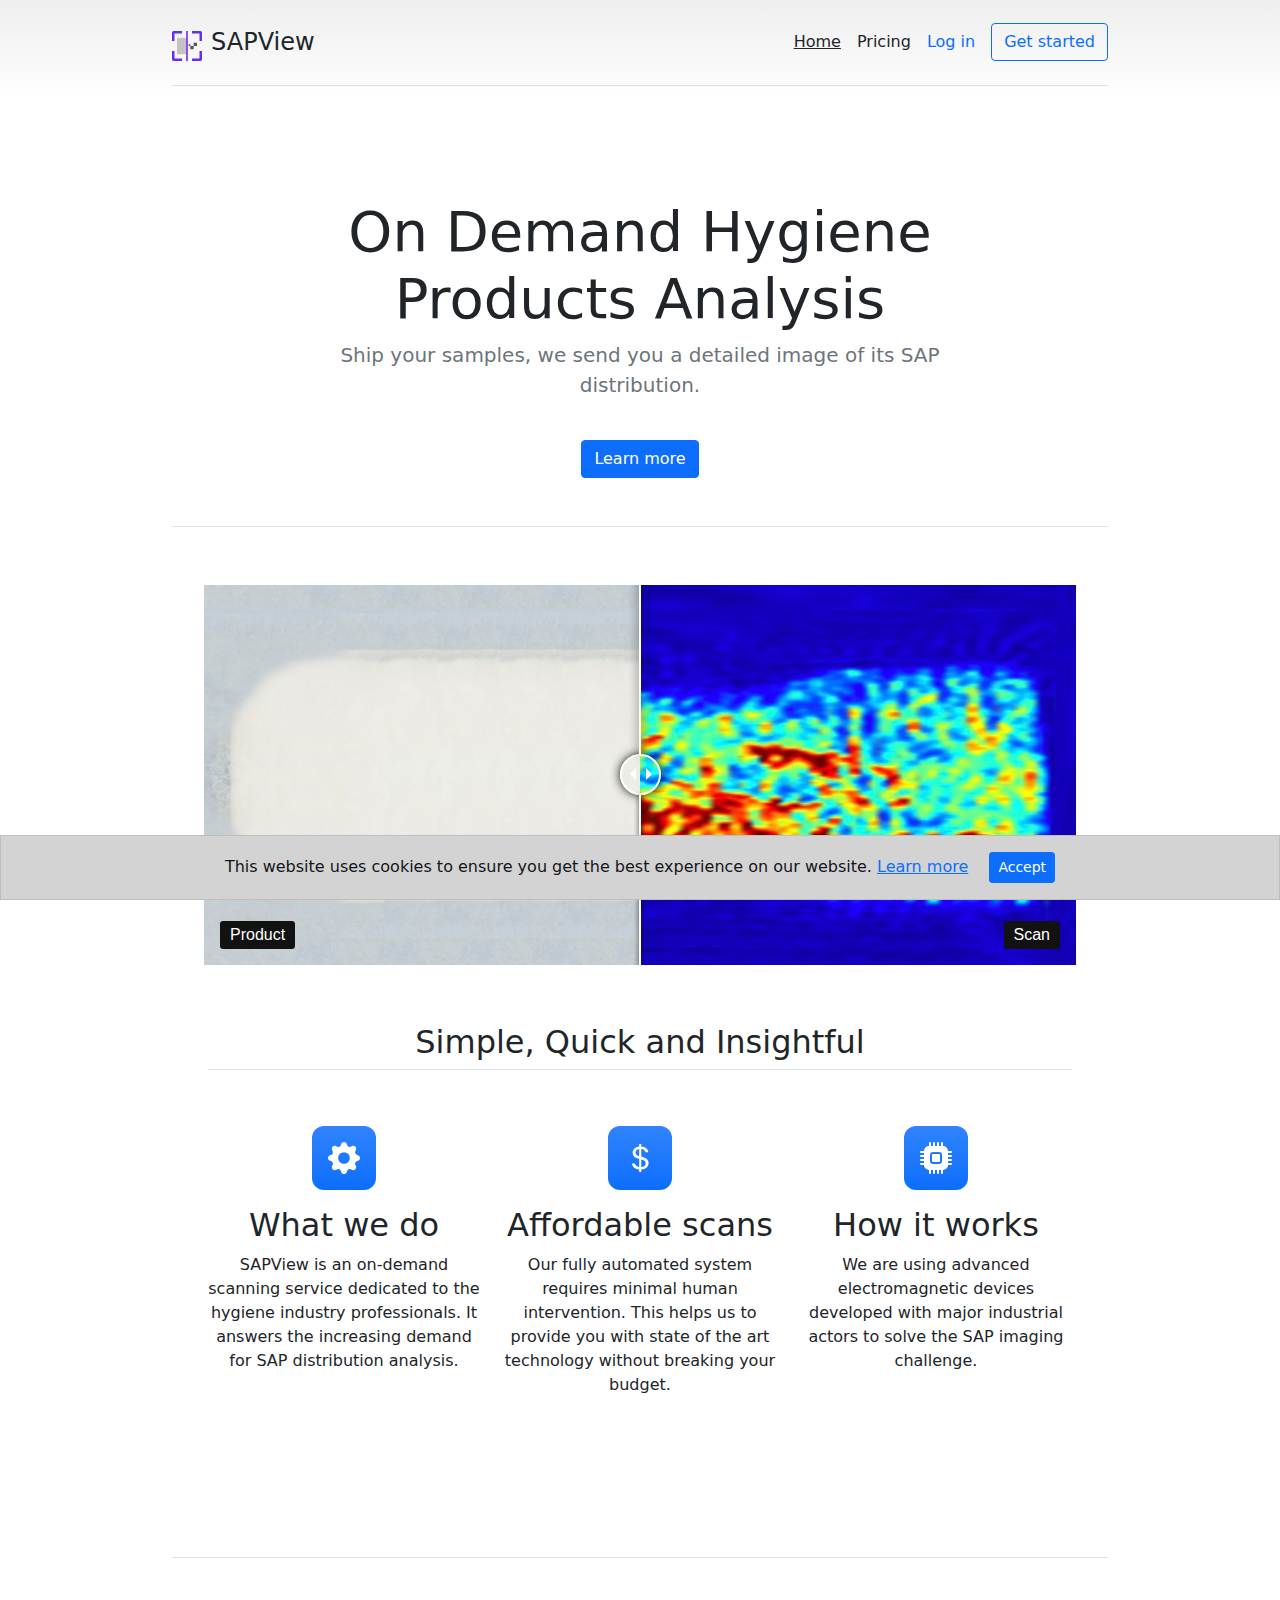
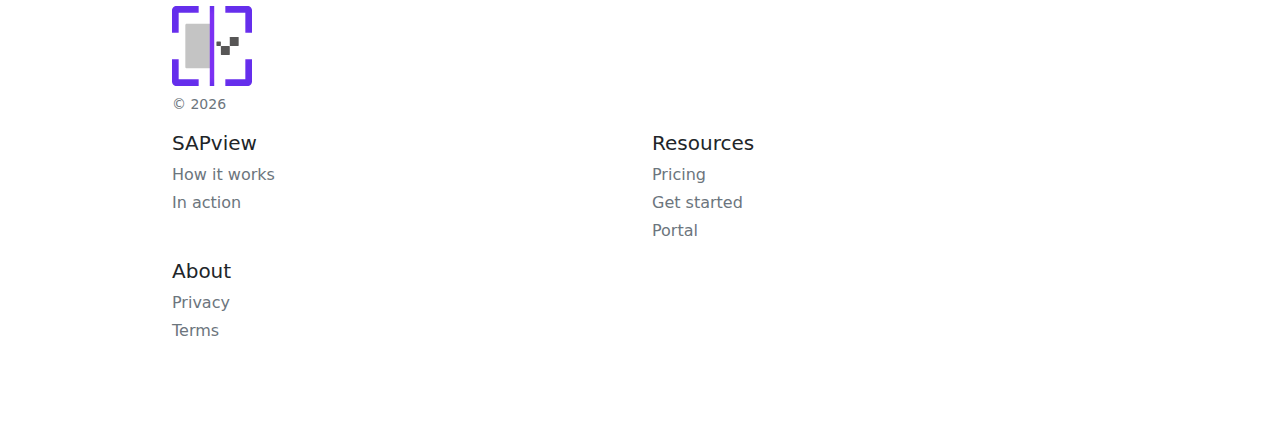
==== commit d7770135: "Scripts and forms" ====
--- a/index.html
+++ b/index.html
@@ -10,7 +10,7 @@
     <link rel="shortcut icon" type="image/png" href="assets/brand/favicon_32x32.png" />
 
     <!-- Bootstrap core CSS -->
-    <link href="assets/dist/css/bootstrap.min.css" rel="stylesheet">
+    <link href="css/bootstrap.min.css" rel="stylesheet">
 
     <style>
       .bd-placeholder-img {
@@ -27,6 +27,9 @@
         }
       }
     </style>
+
+
+    
 
     
     <!-- Custom styles for this template -->
@@ -210,44 +213,46 @@
         </div>
       
       </main>
+    
+    
+      <!-- Slider Script -->
+      <script src="js/script.js"></script>
+      <script>new BeforeAfter({id: '#one'});</script>
+      <!-- End of Slider Script -->
+
+    
+      <footer class="pt-4 my-md-5 pt-md-5 border-top">
+        <div class="row">
+          <div class="col-12 col-md">
+            <img class="mb-2" src="assets/brand/logo.svg" alt="" width="80" height="80">
+            <small class="d-block mb-3 text-muted">&copy; <script>document.write(/\d{4}/.exec(Date())[0])</script></small>
+          </div>
+          <div class="col-6 col-md">
+            <h5>SAPview</h5>
+            <ul class="list-unstyled text-small">
+              <li class="mb-1"><a class="link-secondary text-decoration-none" href="index.html">How it works</a></li>
+              <li class="mb-1"><a class="link-secondary text-decoration-none" href="gallery.html">In action</a></li>
+            </ul>
+          </div>
+          <div class="col-6 col-md">
+            <h5>Resources</h5>
+            <ul class="list-unstyled text-small">
+              <li class="mb-1"><a class="link-secondary text-decoration-none" href="pricing.html">Pricing</a></li>
+              <li class="mb-1"><a class="link-secondary text-decoration-none" href="getstarted.html">Get started</a></li>
+              <li class="mb-1"><a class="link-secondary text-decoration-none" href="signin.html">Portal</a></li>
+            </ul>
+          </div>
+          <div class="col-6 col-md">
+            <h5>About</h5>
+            <ul class="list-unstyled text-small">
+              <li class="mb-1"><a class="link-secondary text-decoration-none" href="privacy.html">Privacy</a></li>
+              <li class="mb-1"><a class="link-secondary text-decoration-none" href="terms.html">Terms</a></li>
+            </ul>
+          </div>
+        </div>
+      </footer>
+
     </div>
-    
-     <!-- Slider Script -->
-     <script src="js/script.js"></script>
-     <script>new BeforeAfter({id: '#one'});</script>
-     <!-- End of Slider Script -->
-
-    
-    <footer class="pt-4 my-md-5 pt-md-5 border-top">
-      <div class="row">
-        <div class="col-12 col-md">
-          <img class="mb-2" src="assets/brand/logo.svg" alt="" width="80" height="80">
-          <small class="d-block mb-3 text-muted">&copy; <script>document.write(/\d{4}/.exec(Date())[0])</script></small>
-        </div>
-        <div class="col-6 col-md">
-          <h5>SAPview</h5>
-          <ul class="list-unstyled text-small">
-            <li class="mb-1"><a class="link-secondary text-decoration-none" href="index.html">How it works</a></li>
-            <li class="mb-1"><a class="link-secondary text-decoration-none" href="gallery.html">In action</a></li>
-          </ul>
-        </div>
-        <div class="col-6 col-md">
-          <h5>Resources</h5>
-          <ul class="list-unstyled text-small">
-            <li class="mb-1"><a class="link-secondary text-decoration-none" href="pricing.html">Pricing</a></li>
-            <li class="mb-1"><a class="link-secondary text-decoration-none" href="getstarted.html">Get started</a></li>
-            <li class="mb-1"><a class="link-secondary text-decoration-none" href="signin.html">Portal</a></li>
-          </ul>
-        </div>
-        <div class="col-6 col-md">
-          <h5>About</h5>
-          <ul class="list-unstyled text-small">
-            <li class="mb-1"><a class="link-secondary text-decoration-none" href="privacy.html">Privacy</a></li>
-            <li class="mb-1"><a class="link-secondary text-decoration-none" href="terms.html">Terms</a></li>
-          </ul>
-        </div>
-      </div>
-    </footer>
 
 
     <!-- Cookie Banner -->
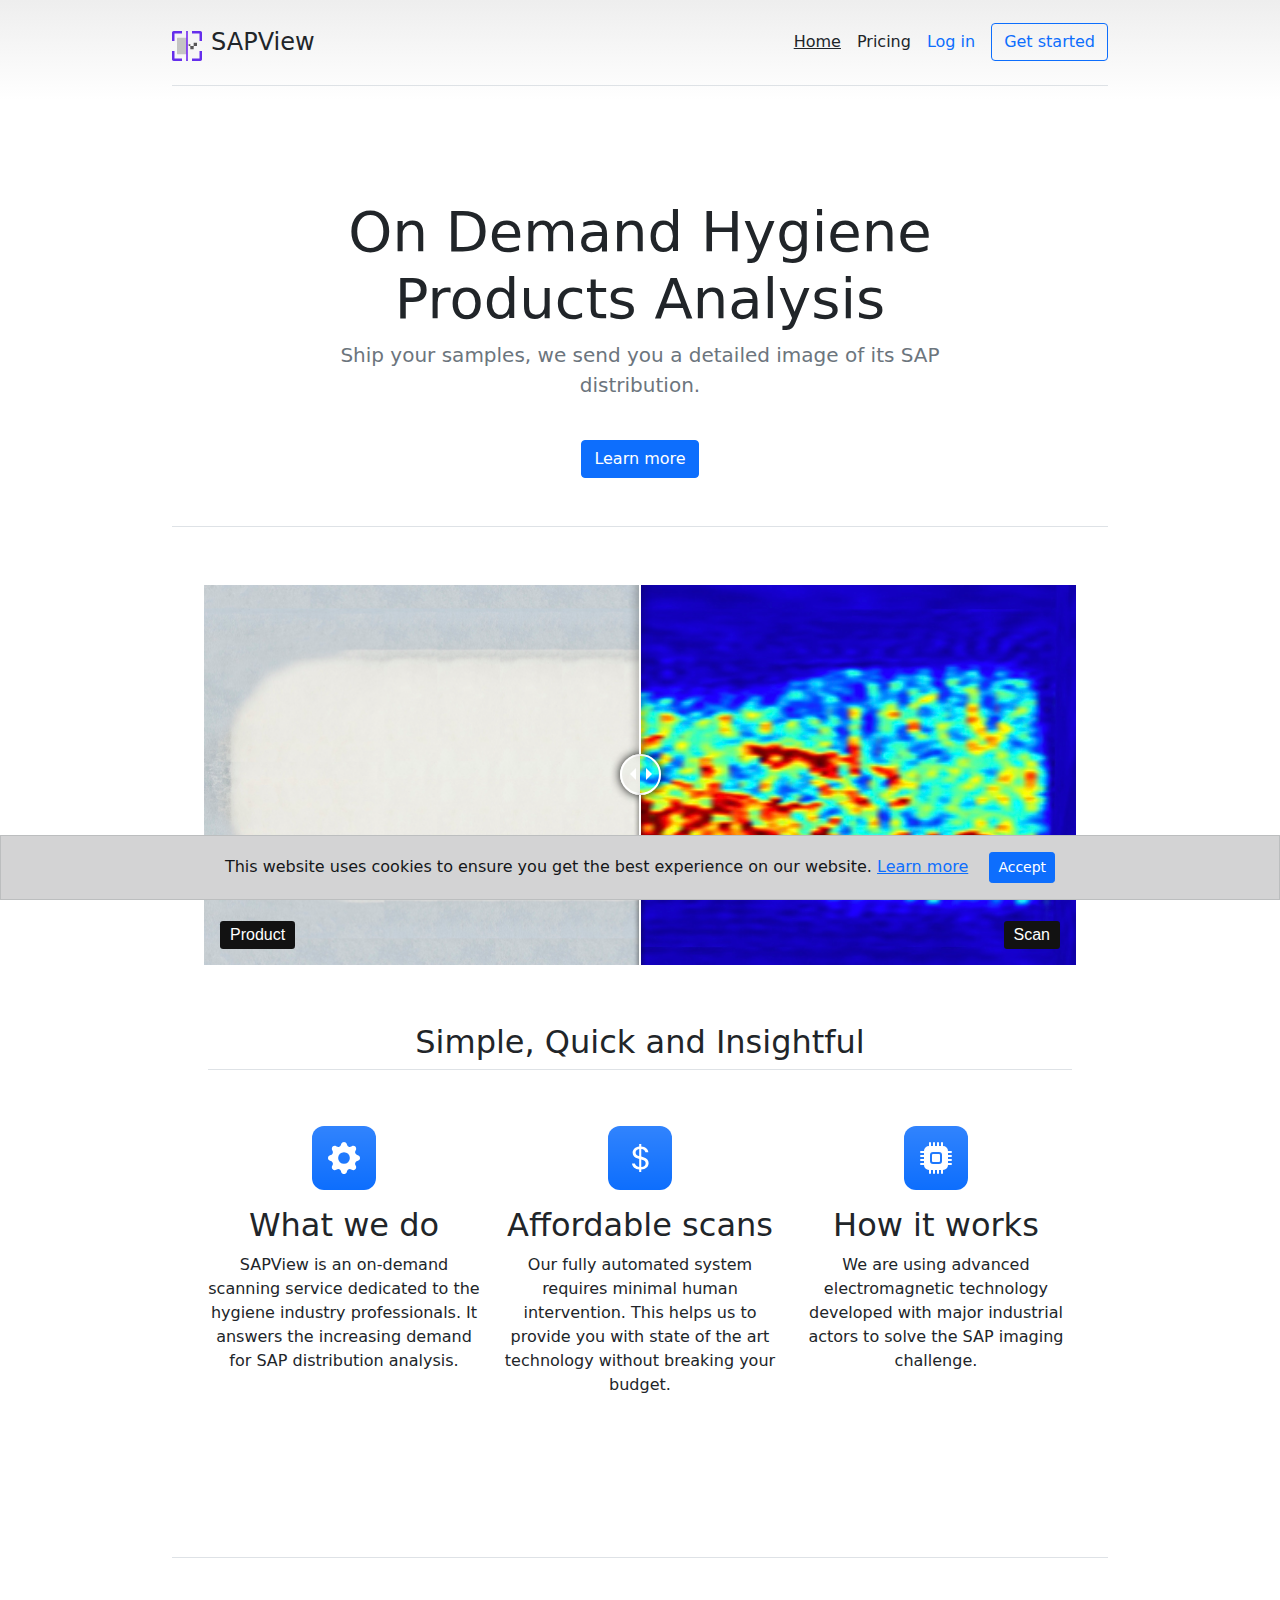
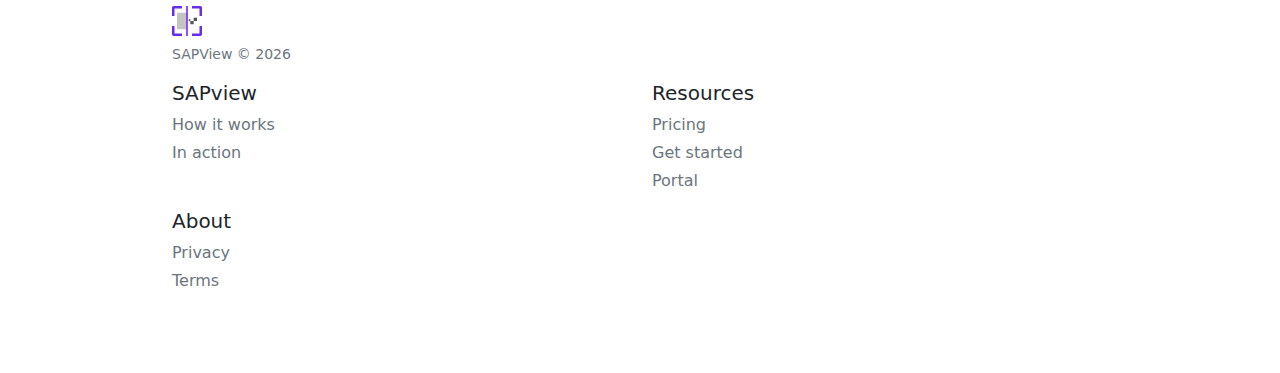
==== commit 48d282e0: "get started backend and cosmetics" ====
--- a/index.html
+++ b/index.html
@@ -203,7 +203,7 @@
                 <svg class="bi" width="1em" height="1em"><use xlink:href="#cpu-fill"/></svg>
               </div>
               <h2>How it works</h2>
-              <p>We are using advanced electromagnetic devices developed with major industrial actors to solve the SAP imaging challenge.</p>
+              <p>We are using advanced electromagnetic technology developed with major industrial actors to solve the SAP imaging challenge.</p>
               <a href="#" class="icon-link">
                 <!-- Call to action
                 <svg class="bi" width="1em" height="1em"><use xlink:href="#chevron-right"/></svg> -->
@@ -224,8 +224,8 @@
       <footer class="pt-4 my-md-5 pt-md-5 border-top">
         <div class="row">
           <div class="col-12 col-md">
-            <img class="mb-2" src="assets/brand/logo.svg" alt="" width="80" height="80">
-            <small class="d-block mb-3 text-muted">&copy; <script>document.write(/\d{4}/.exec(Date())[0])</script></small>
+            <img class="mb-2" src="assets/brand/logo.svg" alt="" width="30" height="30">
+            <small class="d-block mb-3 text-muted">SAPView &copy; <script>document.write(/\d{4}/.exec(Date())[0])</script></small>
           </div>
           <div class="col-6 col-md">
             <h5>SAPview</h5>
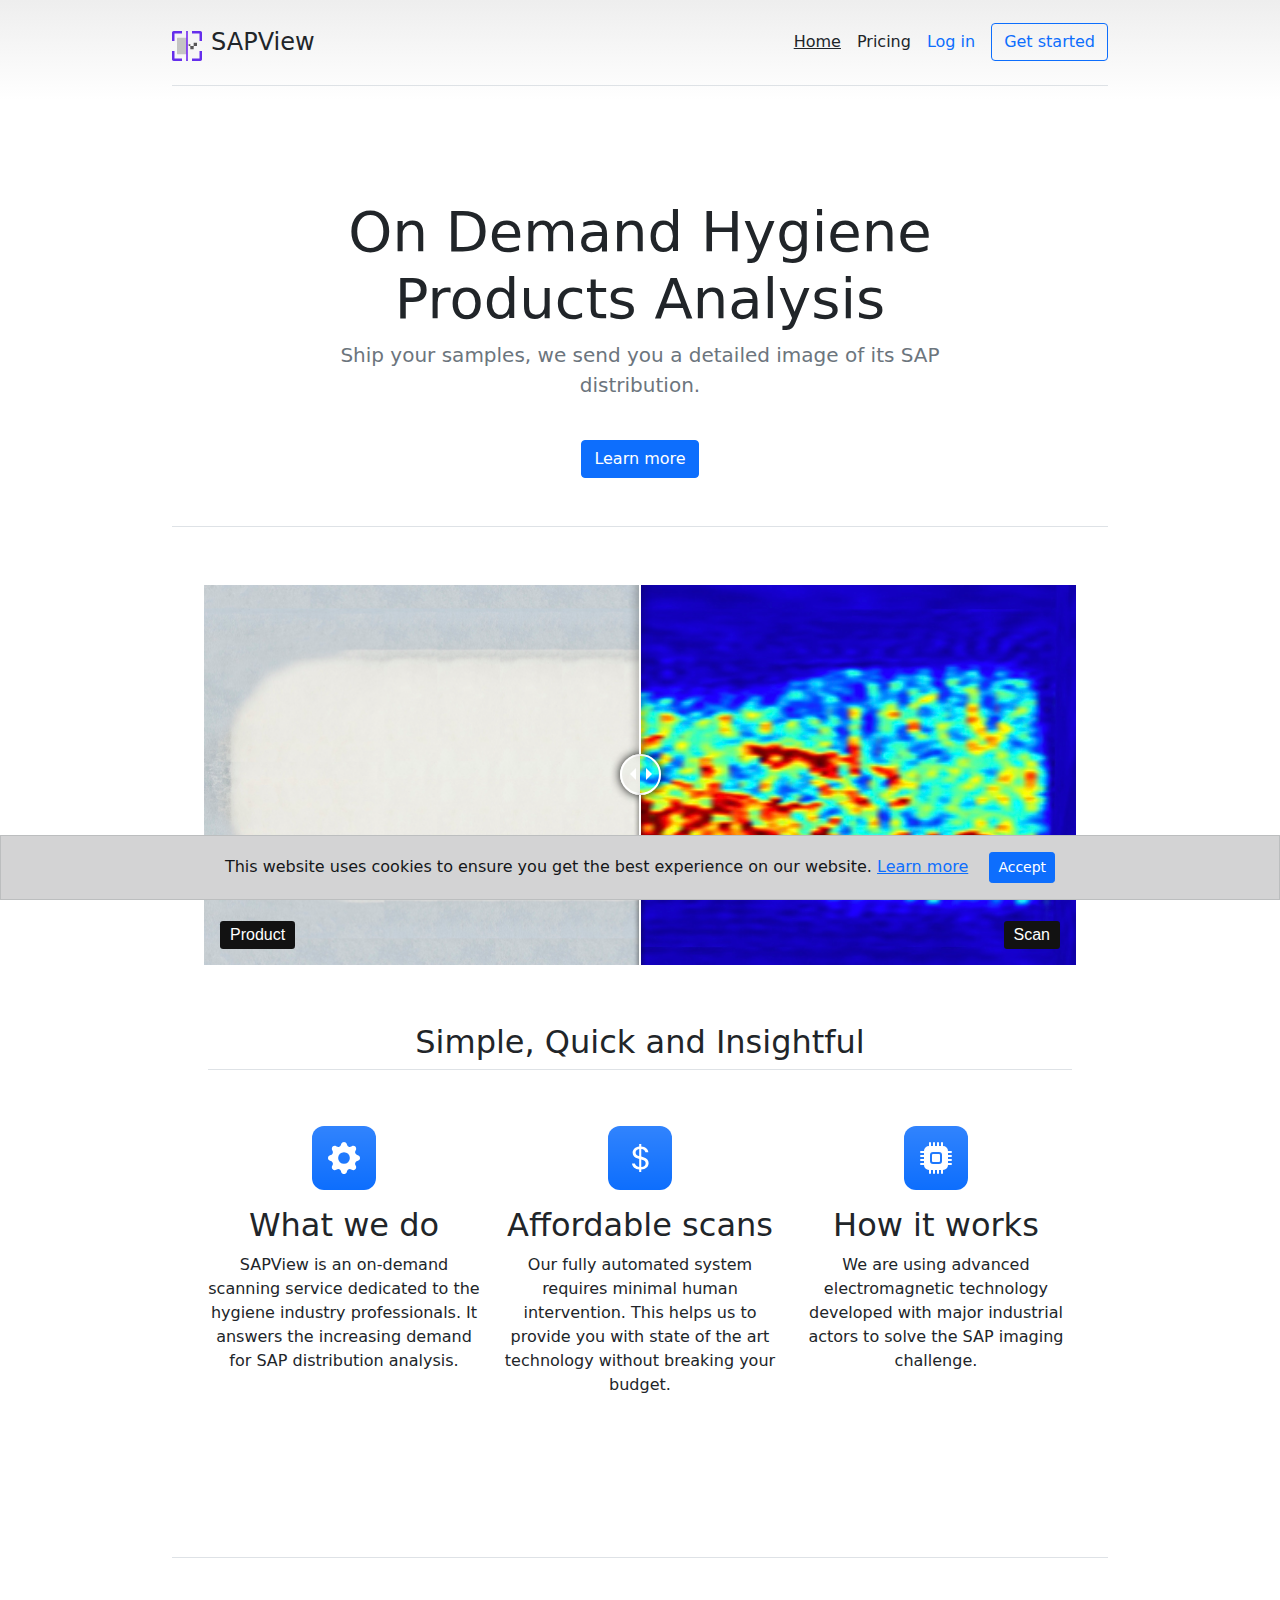
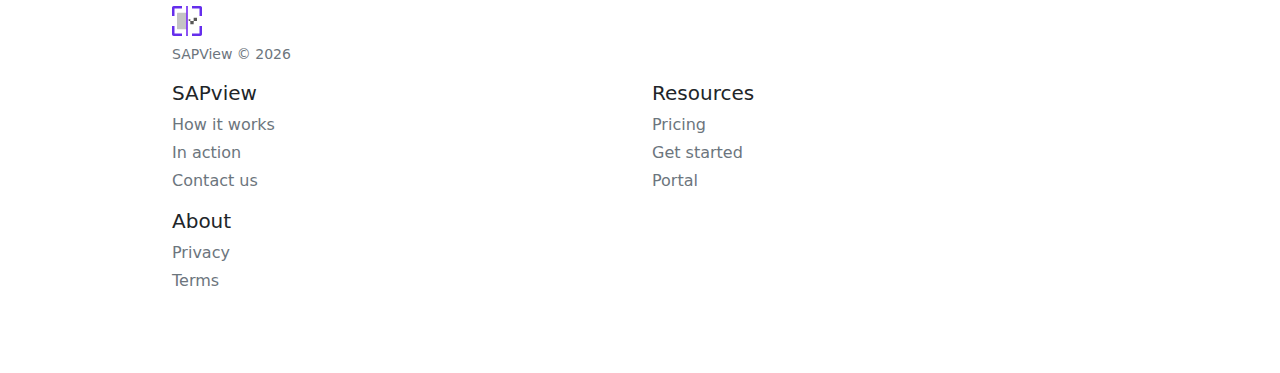
==== commit 9c5551ec: "contact page update" ====
--- a/index.html
+++ b/index.html
@@ -34,6 +34,22 @@
     
     <!-- Custom styles for this template -->
     <link href="style.css" rel="stylesheet">
+
+    <!-- Matomo -->
+    <script>
+      var _paq = window._paq = window._paq || [];
+      /* tracker methods like "setCustomDimension" should be called before "trackPageView" */
+      _paq.push(['trackPageView']);
+      _paq.push(['enableLinkTracking']);
+      (function() {
+        var u="https://sapview.matomo.cloud/";
+        _paq.push(['setTrackerUrl', u+'matomo.php']);
+        _paq.push(['setSiteId', '1']);
+        var d=document, g=d.createElement('script'), s=d.getElementsByTagName('script')[0];
+        g.async=true; g.src='//cdn.matomo.cloud/sapview.matomo.cloud/matomo.js'; s.parentNode.insertBefore(g,s);
+      })();
+    </script>
+<!-- End Matomo Code -->
   </head>
 
   <body>
@@ -232,6 +248,7 @@
             <ul class="list-unstyled text-small">
               <li class="mb-1"><a class="link-secondary text-decoration-none" href="index.html">How it works</a></li>
               <li class="mb-1"><a class="link-secondary text-decoration-none" href="gallery.html">In action</a></li>
+              <li class="mb-1"><a class="link-secondary text-decoration-none" href="contact.html">Contact us</a></li>
             </ul>
           </div>
           <div class="col-6 col-md">
